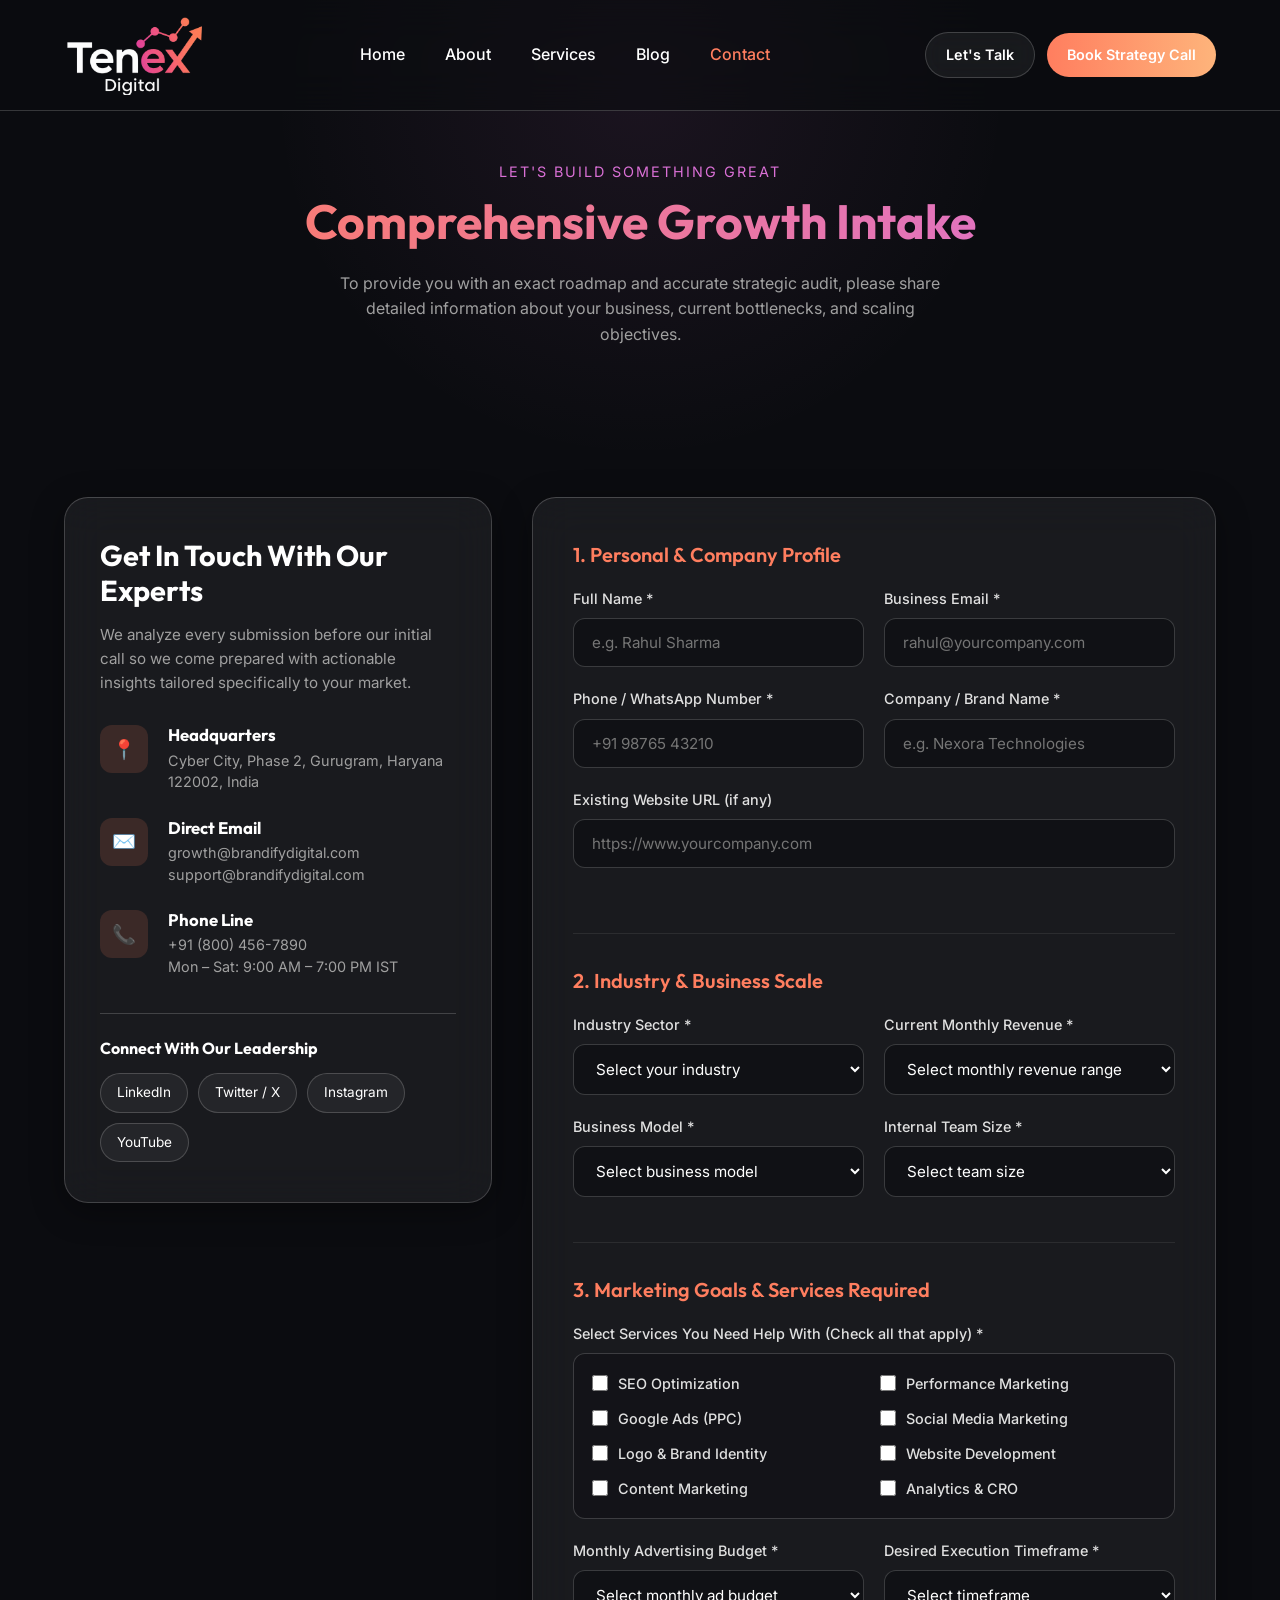
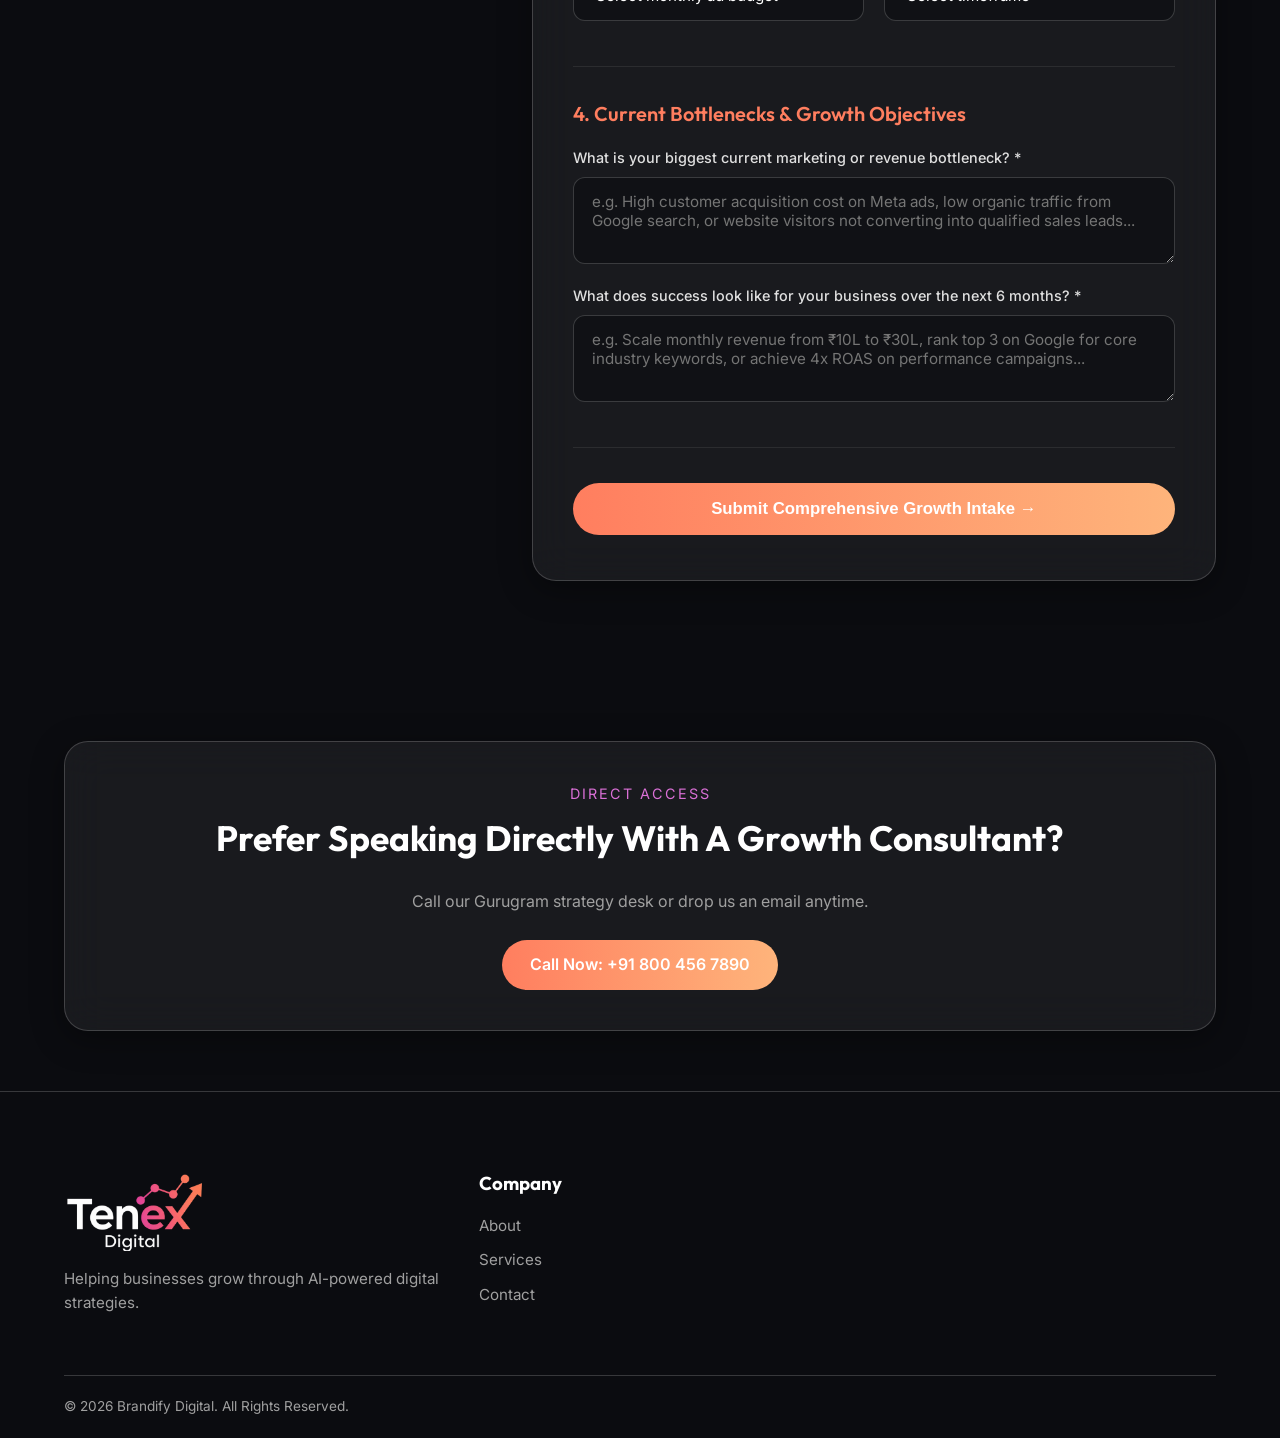
==== contact.html @ 5d4d7e2f "added contact and services page" ====
<!DOCTYPE html>
<html lang="en">
<head>
    <meta charset="UTF-8">
    <meta name="viewport" content="width=device-width, initial-scale=1.0">
    <title>Contact Us & Strategy Intake | Brandify Digital</title>
    <meta name="description" content="Get in touch with Brandify Digital. Fill out our comprehensive growth intake form to help us understand your business, goals, and scaling requirements.">
    <link rel="icon" href="assets/logos/favicon.png">
    <link rel="preconnect" href="https://fonts.googleapis.com">
    <link rel="preconnect" href="https://fonts.gstatic.com" crossorigin>
    <link href="https://fonts.googleapis.com/css2?family=Outfit:wght@300;400;500;600;700;800&family=Inter:wght@300;400;500;600;700&display=swap" rel="stylesheet">
    <link rel="stylesheet" href="style.css">
    <link rel="stylesheet" href="contact.css">
</head>
<body>
    <!-- PAGE LOADER -->
    <div class="loader">
        <div class="loader-logo">
            <svg viewBox="0 0 24 24" fill="none" xmlns="http://www.w3.org/2000/svg" width="40" height="40">
                <path d="M12 2L2 22H22L12 2Z" fill="url(#paint_loader)"/>
                <defs>
                    <linearGradient id="paint_loader" x1="12" y1="2" x2="12" y2="22" gradientUnits="userSpaceOnUse">
                        <stop stop-color="#ff7e5f"/>
                        <stop offset="1" stop-color="#da70d6"/>
                    </linearGradient>
                </defs>
            </svg>
        </div>
        <div class="loader-line"></div>
    </div>

    <!-- HEADER / NAVBAR -->
    <header id="header">
        <nav class="navbar">
            <div class="container">
                <a href="index.html" class="logo">
                    <img src="assets/images/Navbar/logo_pr.png" alt="Brand Logo" class="logo-img">
                </a>
                <ul class="nav-links">
                    <li><a href="index.html">Home</a></li>
                    <li><a href="about.html">About</a></li>
                    <li><a href="services.html">Services</a></li>
                    <li><a href="blog.html">Blog</a></li>
                    <li><a href="contact.html" class="active">Contact</a></li>
                </ul>
                <div class="nav-actions">
                    <a href="contact.html" class="btn btn-outline">Let's Talk</a>
                    <a href="contact.html" class="btn btn-primary">Book Strategy Call</a>
                </div>
                <button class="menu-toggle" aria-label="Toggle Navigation">
                    <span></span>
                    <span></span>
                    <span></span>
                </button>
            </div>
        </nav>

        <div class="mobile-menu">
            <div class="mobile-menu-header">
                <a href="index.html" class="logo">
                    <img src="assets/images/Navbar/logo_pr.png" alt="Brand Logo" class="logo-img">
                </a>
                <button class="close-menu">✕</button>
            </div>
            <ul class="mobile-nav-links">
                <li><a href="index.html">Home</a></li>
                <li><a href="about.html">About</a></li>
                <li><a href="services.html">Services</a></li>
                <li><a href="blog.html">Blog</a></li>
                <li><a href="contact.html" class="active">Contact</a></li>
            </ul>
            <div class="mobile-buttons">
                <a href="contact.html" class="btn btn-primary">Book Strategy Call</a>
            </div>
        </div>
    </header>

    <main>
        <!-- CONTACT HERO -->
        <section class="contact-hero">
            <div class="container">
                <div class="section-heading">
                    <span class="section-tag">Let's Build Something Great</span>
                    <h1>Comprehensive Growth Intake</h1>
                    <p>To provide you with an exact roadmap and accurate strategic audit, please share detailed information about your business, current bottlenecks, and scaling objectives.</p>
                </div>
            </div>
        </section>

        <!-- CONTACT SECTION WITH INFO & DEEP INTAKE FORM -->
        <section class="contact-main-section">
            <div class="container">
                <div class="contact-grid">
                    
                    <!-- LEFT COLUMN: AGENCY DETAILS & DIRECT CHANNELS -->
                    <div class="contact-info-wrapper">
                        <div class="contact-info-card">
                            <h3>Get In Touch With Our Experts</h3>
                            <p>We analyze every submission before our initial call so we come prepared with actionable insights tailored specifically to your market.</p>
                            
                            <ul class="contact-details-list">
                                <li>
                                    <div class="contact-icon-box">📍</div>
                                    <div>
                                        <h4>Headquarters</h4>
                                        <p>Cyber City, Phase 2, Gurugram, Haryana 122002, India</p>
                                    </div>
                                </li>
                                <li>
                                    <div class="contact-icon-box">✉️</div>
                                    <div>
                                        <h4>Direct Email</h4>
                                        <p>growth@brandifydigital.com<br>support@brandifydigital.com</p>
                                    </div>
                                </li>
                                <li>
                                    <div class="contact-icon-box">📞</div>
                                    <div>
                                        <h4>Phone Line</h4>
                                        <p>+91 (800) 456-7890<br>Mon – Sat: 9:00 AM – 7:00 PM IST</p>
                                    </div>
                                </li>
                            </ul>

                            <div class="contact-social-box">
                                <h4>Connect With Our Leadership</h4>
                                <div class="social-links-row">
                                    <a href="#" class="social-badge">LinkedIn</a>
                                    <a href="#" class="social-badge">Twitter / X</a>
                                    <a href="#" class="social-badge">Instagram</a>
                                    <a href="#" class="social-badge">YouTube</a>
                                </div>
                            </div>
                        </div>
                    </div>

                    <!-- RIGHT COLUMN: DEEP INTAKE FORM -->
                    <div class="contact-form-wrapper">
                        <form id="deepIntakeForm" class="intake-form">
                            
                            <!-- STEP 1: Personal & Business Identity -->
                            <div class="form-section-group">
                                <h3>1. Personal & Company Profile</h3>
                                <div class="form-row">
                                    <div class="form-group">
                                        <label for="fullName">Full Name *</label>
                                        <input type="text" id="fullName" name="fullName" required placeholder="e.g. Rahul Sharma">
                                    </div>
                                    <div class="form-group">
                                        <label for="workEmail">Business Email *</label>
                                        <input type="email" id="workEmail" name="workEmail" required placeholder="rahul@yourcompany.com">
                                    </div>
                                </div>
                                <div class="form-row">
                                    <div class="form-group">
                                        <label for="phoneNum">Phone / WhatsApp Number *</label>
                                        <input type="tel" id="phoneNum" name="phoneNum" required placeholder="+91 98765 43210">
                                    </div>
                                    <div class="form-group">
                                        <label for="companyName">Company / Brand Name *</label>
                                        <input type="text" id="companyName" name="companyName" required placeholder="e.g. Nexora Technologies">
                                    </div>
                                </div>
                                <div class="form-row">
                                    <div class="form-group full-width">
                                        <label for="websiteUrl">Existing Website URL (if any)</label>
                                        <input type="url" id="websiteUrl" name="websiteUrl" placeholder="https://www.yourcompany.com">
                                    </div>
                                </div>
                            </div>

                            <!-- STEP 2: Business Scale & Industry -->
                            <div class="form-section-group">
                                <h3>2. Industry & Business Scale</h3>
                                <div class="form-row">
                                    <div class="form-group">
                                        <label for="industrySector">Industry Sector *</label>
                                        <select id="industrySector" name="industrySector" required>
                                            <option value="">Select your industry</option>
                                            <option value="SaaS / Tech">SaaS / Software / Tech</option>
                                            <option value="E-Commerce / D2C">E-Commerce / D2C Retail</option>
                                            <option value="Real Estate">Real Estate & Property</option>
                                            <option value="FinTech / Financial Services">FinTech / Financial Services</option>
                                            <option value="Healthcare & Wellness">Healthcare & Wellness</option>
                                            <option value="Education / EdTech">Education / EdTech</option>
                                            <option value="Hospitality & Restaurant">Hospitality & Restaurant</option>
                                            <option value="Professional Services">Professional Services / B2B</option>
                                            <option value="Other">Other Industry</option>
                                        </select>
                                    </div>
                                    <div class="form-group">
                                        <label for="monthlyRevenue">Current Monthly Revenue *</label>
                                        <select id="monthlyRevenue" name="monthlyRevenue" required>
                                            <option value="">Select monthly revenue range</option>
                                            <option value="Pre-revenue / Startup">Pre-revenue / Just Launching</option>
                                            <option value="Under ₹5L / month">Under ₹5 Lakhs / month</option>
                                            <option value="₹5L - ₹20L / month">₹5 Lakhs – ₹20 Lakhs / month</option>
                                            <option value="₹20L - ₹1Cr / month">₹20 Lakhs – ₹1 Crore / month</option>
                                            <option value="₹1Cr+ / month">₹1 Crore+ / month (Enterprise)</option>
                                        </select>
                                    </div>
                                </div>
                                <div class="form-row">
                                    <div class="form-group">
                                        <label for="businessModel">Business Model *</label>
                                        <select id="businessModel" name="businessModel" required>
                                            <option value="">Select business model</option>
                                            <option value="B2B">B2B (Business to Business)</option>
                                            <option value="B2C">B2C (Business to Consumer)</option>
                                            <option value="B2B2C">B2B2C / Marketplace</option>
                                            <option value="D2C">D2C E-Commerce Brand</option>
                                        </select>
                                    </div>
                                    <div class="form-group">
                                        <label for="teamSize">Internal Team Size *</label>
                                        <select id="teamSize" name="teamSize" required>
                                            <option value="">Select team size</option>
                                            <option value="Solo Founder">Solo Founder (1 person)</option>
                                            <option value="2-10 Employees">2 – 10 Employees</option>
                                            <option value="11-50 Employees">11 – 50 Employees</option>
                                            <option value="50+ Employees">50+ Employees</option>
                                        </select>
                                    </div>
                                </div>
                            </div>

                            <!-- STEP 3: Goals, Challenges & Services Needed -->
                            <div class="form-section-group">
                                <h3>3. Marketing Goals & Services Required</h3>
                                <div class="form-group full-width">
                                    <label>Select Services You Need Help With (Check all that apply) *</label>
                                    <div class="checkbox-grid">
                                        <label class="checkbox-label"><input type="checkbox" name="servicesNeeded" value="SEO Optimization"> SEO Optimization</label>
                                        <label class="checkbox-label"><input type="checkbox" name="servicesNeeded" value="Performance Marketing"> Performance Marketing</label>
                                        <label class="checkbox-label"><input type="checkbox" name="servicesNeeded" value="Google Ads"> Google Ads (PPC)</label>
                                        <label class="checkbox-label"><input type="checkbox" name="servicesNeeded" value="Social Media Marketing"> Social Media Marketing</label>
                                        <label class="checkbox-label"><input type="checkbox" name="servicesNeeded" value="Logo & Branding"> Logo & Brand Identity</label>
                                        <label class="checkbox-label"><input type="checkbox" name="servicesNeeded" value="Website Development"> Website Development</label>
                                        <label class="checkbox-label"><input type="checkbox" name="servicesNeeded" value="Content Marketing"> Content Marketing</label>
                                        <label class="checkbox-label"><input type="checkbox" name="servicesNeeded" value="Analytics & CRO"> Analytics & CRO</label>
                                    </div>
                                </div>

                                <div class="form-row">
                                    <div class="form-group">
                                        <label for="monthlyAdSpend">Monthly Advertising Budget *</label>
                                        <select id="monthlyAdSpend" name="monthlyAdSpend" required>
                                            <option value="">Select monthly ad budget</option>
                                            <option value="No ad spend currently">No ad spend currently</option>
                                            <option value="Under ₹50,000">Under ₹50,000 / month</option>
                                            <option value="₹50,000 - ₹2L">₹50,000 – ₹2,00,000 / month</option>
                                            <option value="₹2L - ₹10L">₹2,00,000 – ₹10,00,000 / month</option>
                                            <option value="₹10L+">₹10,00,000+ / month</option>
                                        </select>
                                    </div>
                                    <div class="form-group">
                                        <label for="timeframe">Desired Execution Timeframe *</label>
                                        <select id="timeframe" name="timeframe" required>
                                            <option value="">Select timeframe</option>
                                            <option value="Immediately (Within 1 week)">Immediately (Within 1 week)</option>
                                            <option value="Within 2-4 weeks">Within 2–4 weeks</option>
                                            <option value="Planning for next quarter">Planning for next quarter</option>
                                        </select>
                                    </div>
                                </div>
                            </div>

                            <!-- STEP 4: Deep Context & Bottlenecks -->
                            <div class="form-section-group">
                                <h3>4. Current Bottlenecks & Growth Objectives</h3>
                                <div class="form-group full-width">
                                    <label for="primaryBottleneck">What is your biggest current marketing or revenue bottleneck? *</label>
                                    <textarea id="primaryBottleneck" name="primaryBottleneck" rows="3" required placeholder="e.g. High customer acquisition cost on Meta ads, low organic traffic from Google search, or website visitors not converting into qualified sales leads..."></textarea>
                                </div>
                                <div class="form-group full-width">
                                    <label for="successVision">What does success look like for your business over the next 6 months? *</label>
                                    <textarea id="successVision" name="successVision" rows="3" required placeholder="e.g. Scale monthly revenue from ₹10L to ₹30L, rank top 3 on Google for core industry keywords, or achieve 4x ROAS on performance campaigns..."></textarea>
                                </div>
                            </div>

                            <!-- SUBMIT BUTTON -->
                            <div class="form-submit-row">
                                <button type="submit" class="btn btn-primary btn-submit-full">Submit Comprehensive Growth Intake →</button>
                            </div>

                            <div id="formSuccessMessage" class="success-alert hidden">
                                <h4>✅ Intake Submitted Successfully!</h4>
                                <p>Thank you! Our executive strategy team has received your complete profile and will reach out within 4 business hours with an initial audit.</p>
                            </div>

                        </form>
                    </div>

                </div>
            </div>
        </section>

        <!-- CTA SECTION -->
        <section class="cta-section">
            <div class="container">
                <div class="cta-wrapper">
                    <div class="cta-content">
                        <span class="section-tag">Direct Access</span>
                        <h2>Prefer Speaking Directly With A Growth Consultant?</h2>
                        <p style="color: var(--text-muted); margin-bottom: 25px;">Call our Gurugram strategy desk or drop us an email anytime.</p>
                        <div class="cta-buttons">
                            <a href="tel:+918004567890" class="btn btn-primary">Call Now: +91 800 456 7890</a>
                        </div>
                    </div>
                </div>
            </div>
        </section>
    </main>

    <!-- FOOTER -->
    <footer class="footer">
        <div class="container">
            <div class="footer-grid">
                <div class="footer-column">
                    <a href="index.html" class="footer-logo">
                        <img src="assets/images/Navbar/logo_pr.png" alt="Brand Logo" class="logo-img">
                    </a>
                    <p>Helping businesses grow through AI-powered digital strategies.</p>
                </div>
                <div class="footer-column">
                    <h3>Company</h3>
                    <ul>
                        <li><a href="about.html">About</a></li>
                        <li><a href="services.html">Services</a></li>
                        <li><a href="contact.html">Contact</a></li>
                    </ul>
                </div>
            </div>
            <div class="footer-bottom">
                <p>© 2026 Brandify Digital. All Rights Reserved.</p>
            </div>
        </div>
    </footer>

    <script src="script.js"></script>
    <script src="contact.js"></script>
</body>
</html>
---- style.css ----
/* ========================================= */
/* VARIABLES & RESET */
/* ========================================= */
:root {
    --bg-main: #0b0c10;
    --text-main: #ffffff;
    --text-muted: #a0a0a0;
    --accent-orange: #ff7e5f;
    --accent-pink: #da70d6;
    --gradient-primary: linear-gradient(90deg, #ff7e5f, #feb47b);
    --gradient-text: linear-gradient(90deg, #ff7e5f, #da70d6);
    
    --glass-bg: rgba(255, 255, 255, 0.06); 
    --glass-border: rgba(255, 255, 255, 0.18);
    --glass-blur: blur(20px);
    --glass-shadow: 0 8px 32px 0 rgba(0, 0, 0, 0.37);
    
    --font-heading: 'Outfit', sans-serif;
    --font-body: 'Inter', sans-serif;
}

* {
    margin: 0;
    padding: 0;
    box-sizing: border-box;
}

body {
    background-color: var(--bg-main);
    color: var(--text-main);
    font-family: var(--font-body);
    line-height: 1.6;
    overflow-x: hidden;
}

h1, h2, h3, h4, h5, h6 { font-family: var(--font-heading); font-weight: 700; line-height: 1.2; }
a { text-decoration: none; color: inherit; }
ul { list-style: none; }
img { max-width: 100%; height: auto; display: block; }

.container {
    width: 90%;
    max-width: 1200px;
    margin: 0 auto;
}

.cursor-dot, .cursor-outline { display: none; }

/* Loader */
.loader {
    position: fixed;
    top: 0; left: 0; width: 100%; height: 100%;
    background: var(--bg-main);
    display: flex; flex-direction: column; justify-content: center; align-items: center;
    z-index: 9999;
    transition: opacity 0.5s ease;
}
.loader-logo { margin-bottom: 20px; }
.loader.hidden { opacity: 0; pointer-events: none; }

/* ========================================= */
/* BUTTONS & TYPOGRAPHY */
/* ========================================= */
.btn {
    padding: 12px 28px;
    border-radius: 30px;
    font-weight: 600;
    display: inline-block;
    transition: transform 0.3s, box-shadow 0.3s;
    cursor: pointer;
    text-align: center;
}
.btn-primary { background: var(--gradient-primary); color: #fff; border: none; }
.btn-primary:hover { transform: translateY(-3px); box-shadow: 0 10px 20px rgba(255, 126, 95, 0.3); }
.btn-outline { background: var(--glass-bg); backdrop-filter: blur(10px); border: 1px solid var(--glass-border); color: var(--text-main); }
.btn-outline:hover { background: rgba(255, 255, 255, 0.12); }

.section-heading { text-align: center; margin-bottom: 50px; }
.section-tag { color: var(--accent-pink); font-size: 0.9rem; text-transform: uppercase; letter-spacing: 2px; display: block; margin-bottom: 10px; }
.section-heading h2 { font-size: 2.5rem; margin-bottom: 15px; }
.section-heading p { color: var(--text-muted); max-width: 600px; margin: 0 auto; }

/* ========================================= */
/* SHARED SLIDER DOTS STYLING (The Capsule) */
/* ========================================= */
.slider-dots {
    display: flex;
    gap: 10px;
    justify-content: center;
    align-items: center;
    margin-top: 25px;
}
.slider-dot {
    width: 8px;
    height: 8px;
    border-radius: 50%;
    background: rgba(255, 255, 255, 0.2);
    cursor: pointer;
    transition: all 0.3s ease;
}
.slider-dot.active {
    width: 26px;
    border-radius: 4px;
    background: var(--gradient-text);
}

/* ========================================= */
/* NAVBAR */
/* ========================================= */
.navbar {
    position: fixed; top: 0; width: 100%; z-index: 1000;
    padding: 15px 0; background: rgba(11, 12, 16, 0.6);
    backdrop-filter: var(--glass-blur);
    -webkit-backdrop-filter: var(--glass-blur);
    border-bottom: 1px solid var(--glass-border);
}

.navbar .container { 
    display: flex; justify-content: space-between; align-items: center; flex-wrap: nowrap;
}

.logo { 
    display: flex; align-items: center; gap: 12px; font-family: var(--font-heading); font-size: 1.6rem; font-weight: 700; white-space: nowrap;
}

.logo svg { height: 28px; width: 28px; }
.logo-img { height: 80px; width: auto; display: block; object-fit: contain; }

.nav-links { display: flex; gap: 40px; align-items: center; }
.nav-links a { white-space: nowrap; font-size: 1.0rem; transition: color 0.3s; font-weight: 500; }
.nav-links a:hover, .nav-links a.active { color: var(--accent-orange); }
.nav-actions { display: flex; gap: 12px; align-items: center; }
.nav-actions .btn { white-space: nowrap; padding: 10px 20px; font-size: 0.9rem; }
.menu-toggle { display: none; background: transparent; border: none; flex-direction: column; gap: 5px; cursor: pointer; }
.menu-toggle span { width: 25px; height: 2px; background: var(--text-main); }

.mobile-menu {
    position: fixed; top: 0; right: -100%; width: 100%; height: 100vh;
    background: rgba(11, 12, 16, 0.95); backdrop-filter: blur(20px); z-index: 1001; padding: 20px;
    display: flex; flex-direction: column; transition: right 0.4s ease;
}
.mobile-menu.active { right: 0; }
.mobile-menu-header { display: flex; justify-content: space-between; align-items: center; border-bottom: 1px solid var(--glass-border); padding-bottom: 20px; margin-bottom: 20px; }
.close-menu { background: transparent; border: none; color: #fff; font-size: 1.5rem; cursor: pointer; }
.mobile-nav-links { display: flex; flex-direction: column; gap: 20px; font-size: 1.2rem; margin-bottom: 30px; }

/* ========================================= */
/* HERO SECTION */
/* ========================================= */
.hero { padding: 150px 0 100px; position: relative; }
.hero-container { display: flex; align-items: center; gap: 50px; }
.hero-content { flex: 1; }
.hero-badge { display: inline-block; padding: 8px 16px; border: 1px solid var(--glass-border); border-radius: 20px; font-size: 0.9rem; margin-bottom: 20px; background: var(--glass-bg); backdrop-filter: blur(10px); }
.hero-title { font-size: 3.5rem; margin-bottom: 20px; }
.hero-title span { background: var(--gradient-text); -webkit-background-clip: text; -webkit-text-fill-color: transparent; }
.hero-description { font-size: 1.1rem; color: var(--text-muted); margin-bottom: 40px; }
.hero-buttons { display: flex; gap: 20px; margin-bottom: 40px; }
.hero-trust { display: flex; align-items: center; gap: 20px; }
.trust-avatars { display: flex; }
.trust-avatars img { width: 40px; height: 40px; border-radius: 50%; border: 2px solid var(--bg-main); margin-left: -10px; background: #333; }
.trust-avatars img:first-child { margin-left: 0; }

.hero-dashboard { flex: 1; position: relative; width: 100%; max-width: 650px; margin: 0 auto; }
.dashboard-card { 
    background: var(--glass-bg); 
    backdrop-filter: var(--glass-blur); -webkit-backdrop-filter: var(--glass-blur);
    padding: 12px; border-radius: 20px; border: 1px solid var(--glass-border); 
    box-shadow: var(--glass-shadow); position: relative; z-index: 1;
}
.dashboard-header { display: flex; justify-content: space-between; margin-bottom: 15px; padding: 0 10px; }
.dashboard-card img { width: 100%; height: auto; border-radius: 12px; display: block; min-height: 300px; object-fit: cover; border: 1px solid rgba(255, 255, 255, 0.05); }

.floating-card { 
    position: absolute; background: var(--glass-bg); backdrop-filter: var(--glass-blur); -webkit-backdrop-filter: var(--glass-blur); 
    padding: 20px; border-radius: 16px; border: 1px solid var(--glass-border); box-shadow: var(--glass-shadow); z-index: 2; min-width: 190px;
}
.floating-card h5 { font-size: 0.85rem; color: var(--text-muted); margin-bottom: 5px; text-transform: uppercase; letter-spacing: 1px;}
.floating-card h2 { font-size: 2rem; margin-bottom: 5px; background: var(--gradient-text); -webkit-background-clip: text; -webkit-text-fill-color: transparent; }
.floating-card p { font-size: 0.85rem; color: #b0b0b0; margin: 0; }
.card-one { top: -30px; right: -40px; }
.card-two { bottom: 60px; left: -50px; }
.card-three { bottom: -40px; right: 30px; }

/* ========================================= */
/* SECTIONS GRIDS (Portfolio, Pricing) */
/* ========================================= */
.services, .why-us, .statistics, .portfolio, .pricing, .faq { padding: 80px 0; border-top: 1px solid var(--glass-border); }

.portfolio-grid, .pricing-grid {
    display: grid;
    grid-template-columns: repeat(auto-fit, minmax(280px, 1fr));
    gap: 30px;
}

.pricing-card {
    background: var(--glass-bg); backdrop-filter: var(--glass-blur); -webkit-backdrop-filter: var(--glass-blur);
    padding: 40px 30px; border-radius: 15px; border: 1px solid var(--glass-border); box-shadow: var(--glass-shadow);
    transition: transform 0.3s, border-color 0.3s, background 0.3s;
}
.pricing-card:hover { transform: translateY(-10px); border-color: var(--accent-orange); background: rgba(255,255,255,0.1); }

/* Portfolio Cards */
.portfolio-card { 
    background: var(--glass-bg); backdrop-filter: var(--glass-blur); -webkit-backdrop-filter: var(--glass-blur);
    border-radius: 15px; overflow: hidden; border: 1px solid var(--glass-border); box-shadow: var(--glass-shadow);
}
.portfolio-image { height: 250px; background: #222; position: relative; }
.portfolio-image img { width: 100%; height: 100%; object-fit: cover; }
.portfolio-category { position: absolute; top: 20px; right: 20px; background: var(--gradient-primary); padding: 5px 15px; border-radius: 20px; font-size: 0.8rem; }
.portfolio-content { padding: 30px; }
.portfolio-stats { display: flex; justify-content: space-between; margin: 20px 0; padding-top: 20px; border-top: 1px solid var(--glass-border); }
.portfolio-stats h4 { color: var(--accent-orange); font-size: 1.5rem; }

/* Pricing Toggle */
.pricing-toggle { display: flex; justify-content: center; align-items: center; gap: 15px; margin-bottom: 50px; }
.switch { position: relative; display: inline-block; width: 60px; height: 34px; }
.switch input { opacity: 0; width: 0; height: 0; }
.slider { position: absolute; cursor: pointer; top: 0; left: 0; right: 0; bottom: 0; background-color: var(--glass-bg); border: 1px solid var(--glass-border); border-radius: 34px; transition: .4s; backdrop-filter: blur(4px); }
.slider:before { position: absolute; content: ""; height: 26px; width: 26px; left: 3px; bottom: 3px; background-color: var(--accent-orange); border-radius: 50%; transition: .4s; }
input:checked + .slider:before { transform: translateX(26px); }

/* ========================================= */
/* DESKTOP BENTO GRID (Glassmorphism) */
/* ========================================= */
.why-us {
    position: relative;
    background-image: 
        radial-gradient(circle at 20% 30%, rgba(218, 112, 214, 0.08) 0%, transparent 45%),
        radial-gradient(circle at 80% 70%, rgba(255, 126, 95, 0.08) 0%, transparent 45%);
}

.desktop-bento-container {
    background: rgba(18, 20, 28, 0.35);
    border: 1px solid rgba(255, 255, 255, 0.12);
    border-radius: 28px;
    padding: 30px;
    backdrop-filter: blur(25px);
    -webkit-backdrop-filter: blur(25px);
    box-shadow: 0 20px 50px rgba(0, 0, 0, 0.5), inset 0 1px 0 rgba(255, 255, 255, 0.15);
}

.bento-master-grid {
    display: grid;
    grid-template-columns: 1.3fr 1fr;
    gap: 24px;
}

/* Left Side Bento Grid */
.bento-left-side {
    display: grid;
    grid-template-columns: repeat(3, 1fr);
    grid-template-rows: repeat(3, auto);
    gap: 16px;
}

.bento-why-1 { grid-column: 1 / 2; grid-row: 1 / 3; }
.bento-why-2 { grid-column: 2 / 4; grid-row: 1 / 2; }
.bento-why-3 { grid-column: 2 / 3; grid-row: 2 / 3; }
.bento-why-4 { grid-column: 3 / 4; grid-row: 2 / 3; }
.bento-why-5 { grid-column: 1 / 2; grid-row: 3 / 4; }
.bento-why-6 { grid-column: 2 / 4; grid-row: 3 / 4; }

/* Right Side Bento Grid */
.bento-right-side {
    display: grid;
    grid-template-columns: repeat(2, 1fr);
    grid-template-rows: repeat(2, auto);
    gap: 16px;
    position: relative;
}

.bento-stat-1 { grid-column: 1 / 2; grid-row: 1 / 2; }
.bento-stat-2 { grid-column: 2 / 3; grid-row: 1 / 2; }
.bento-stat-3 { grid-column: 1 / 2; grid-row: 2 / 3; }
.bento-stat-4 { grid-column: 2 / 3; grid-row: 2 / 3; }

/* Translucent Crystal Bento Cards */
.bento-card {
    background: rgba(255, 255, 255, 0.045);
    border: 1px solid rgba(255, 255, 255, 0.12);
    border-top: 1px solid rgba(255, 255, 255, 0.22);
    padding: 24px 20px;
    border-radius: 18px;
    transition: all 0.35s cubic-bezier(0.25, 1, 0.5, 1);
    display: flex;
    flex-direction: column;
    justify-content: center;
    box-shadow: 0 8px 32px 0 rgba(0, 0, 0, 0.25);
}

.bento-card:hover {
    border-color: var(--accent-orange);
    border-top-color: var(--accent-orange);
    background: rgba(255, 255, 255, 0.085);
    transform: translateY(-5px);
    box-shadow: 0 15px 35px rgba(255, 126, 95, 0.25), 0 0 25px rgba(218, 112, 214, 0.2);
}

.bento-card .why-icon, .bento-card .stat-icon {
    height: 48px; width: 48px; background: rgba(255,126,95,0.15); 
    display: flex; align-items: center; justify-content: center; 
    border-radius: 12px; margin-bottom: 15px; color: var(--accent-orange);
}
.bento-card h3 { font-size: 1.15rem; margin-bottom: 8px; color: #ffffff; }
.bento-card p { font-size: 0.85rem; color: var(--text-muted); line-height: 1.5; }

.bento-right-side .bento-card { text-align: center; align-items: center; }
.bento-right-side .bento-card h3 { font-size: 2.2rem; display: inline-block; background: var(--gradient-text); -webkit-background-clip: text; -webkit-text-fill-color: transparent; margin-bottom: 0; }
.bento-right-side .bento-card span { font-size: 1.5rem; display: inline-block; background: var(--gradient-text); -webkit-background-clip: text; -webkit-text-fill-color: transparent; font-weight: 700; }

.mobile-why-arc-wrapper, .mobile-stats-section { display: none; }

/* ========================================= */
/* OUR SERVICES HORIZONTAL ARC CAROUSEL      */
/* ========================================= */
.services-slider-wrapper {
    position: relative;
    display: flex;
    flex-direction: column;
    align-items: center;
    width: 100%;
    padding: 30px 0;
}

.services-slider-container {
    width: 100%;
    max-width: 1200px;
    height: 460px;
    overflow: hidden;
    position: relative;
    display: flex;
    align-items: center;
    justify-content: center;
    margin: 0 auto;
}

.services-track {
    position: relative;
    width: 100%;
    height: 100%;
    display: flex;
    align-items: center;
    justify-content: center;
    user-select: none;
}

.services-track .service-card {
    position: absolute;
    width: 340px;
    background: var(--glass-bg);
    backdrop-filter: var(--glass-blur);
    -webkit-backdrop-filter: var(--glass-blur);
    padding: 40px 30px;
    border-radius: 20px;
    border: 1px solid var(--glass-border);
    border-top: 1px solid rgba(255, 255, 255, 0.25);
    box-shadow: var(--glass-shadow);
    transition: all 0.5s cubic-bezier(0.25, 1, 0.5, 1);
    cursor: pointer;
    opacity: 0;
    pointer-events: none;
}

.services-track .service-card .service-icon {
    height: 60px; width: 60px; background: rgba(255,126,95,0.15); 
    display: flex; align-items: center; justify-content: center; 
    border-radius: 12px; margin-bottom: 20px; color: var(--accent-orange);
}

.services-track .service-card h3 { font-size: 1.25rem; margin-bottom: 10px; color: #fff; }
.services-track .service-card p { font-size: 0.9rem; color: var(--text-muted); line-height: 1.5; margin-bottom: 15px; }
.services-track .service-card a { color: var(--accent-orange); font-weight: 600; font-size: 0.95rem; }

.services-track .service-card.active {
    opacity: 1;
    pointer-events: auto;
    background: rgba(255, 255, 255, 0.09);
    border-color: var(--accent-orange);
    border-top-color: var(--accent-orange);
    box-shadow: 0 15px 35px rgba(255, 126, 95, 0.3), 0 0 25px rgba(218, 112, 214, 0.25);
    filter: brightness(1.1);
}

/* Slider Left/Right Navigation Buttons */
.services-slider-container .slider-btn,
.testimonial-slider-container .slider-btn {
    position: absolute;
    top: 50%;
    transform: translateY(-50%);
    background: var(--accent-orange);
    color: var(--bg-main);
    border: 1px solid var(--accent-orange);
    width: 50px;
    height: 50px;
    border-radius: 50%;
    cursor: pointer;
    font-size: 1.3rem;
    display: flex;
    align-items: center;
    justify-content: center;
    transition: all 0.3s ease;
    z-index: 25;
    box-shadow: 0 0 15px rgba(255, 126, 95, 0.4);
}
.services-slider-container .slider-btn.service-prev,
.testimonial-slider-container .slider-btn.testimonial-prev { left: 20px; }
.services-slider-container .slider-btn.service-next,
.testimonial-slider-container .slider-btn.testimonial-next { right: 20px; }

.services-slider-container .slider-btn:hover,
.services-slider-container .slider-btn:active,
.testimonial-slider-container .slider-btn:hover,
.testimonial-slider-container .slider-btn:active {
    background: var(--accent-orange);
    color: var(--bg-main);
    border-color: var(--accent-orange);
    box-shadow: 0 0 30px rgba(255, 126, 95, 0.9), 0 0 50px rgba(255, 126, 95, 0.6);
    transform: translateY(-50%) scale(1.08);
}

/* ========================================= */
/* OUR PROCESS (3D COVERFLOW PANORAMA)       */
/* ========================================= */
.process {
    padding: 90px 0;
    border-top: 1px solid var(--glass-border);
    position: relative;
    background-image: radial-gradient(circle at 50% 50%, rgba(218, 112, 214, 0.05) 0%, transparent 60%);
}

.process-panorama-wrapper {
    position: relative;
    display: flex;
    flex-direction: column;
    align-items: center;
    width: 100%;
    margin-top: 40px;
}

.process-panorama-container {
    width: 100%;
    max-width: 1300px;
    height: 480px;
    position: relative;
    display: flex;
    align-items: center;
    justify-content: center;
    perspective: 1200px;
    overflow: hidden;
    margin: 0 auto;
}

.process-panorama-track {
    position: relative;
    width: 100%;
    height: 100%;
    display: flex;
    align-items: center;
    justify-content: center;
    transform-style: preserve-3d;
}

.process-pano-card {
    position: absolute;
    width: 280px;
    height: 380px;
    background: rgba(18, 20, 28, 0.85);
    backdrop-filter: blur(20px);
    -webkit-backdrop-filter: blur(20px);
    padding: 35px 25px;
    border-radius: 20px;
    border: 1px solid rgba(255, 255, 255, 0.12);
    box-shadow: 0 15px 35px rgba(0, 0, 0, 0.5);
    transition: transform 0.5s cubic-bezier(0.25, 1, 0.5, 1), 
                opacity 0.5s ease, 
                box-shadow 0.4s ease, 
                border-color 0.4s ease,
                filter 0.4s ease;
    display: flex;
    flex-direction: column;
    justify-content: flex-start;
    transform-style: preserve-3d;
    backface-visibility: hidden;
    cursor: pointer;
}

.process-number {
    font-family: var(--font-heading);
    font-size: 1.1rem;
    color: var(--accent-pink);
    font-weight: 800;
    margin-bottom: 12px;
}

.process-pano-card .process-icon {
    height: 48px; 
    width: 48px; 
    background: rgba(255, 126, 95, 0.15); 
    display: flex; 
    align-items: center; 
    justify-content: center; 
    border-radius: 12px; 
    margin-bottom: 18px;
}

.process-pano-card h3 { 
    font-size: 1.15rem; 
    margin-bottom: 10px; 
    color: #fff; 
}

.process-pano-card p { 
    font-size: 0.85rem; 
    color: var(--text-muted); 
    line-height: 1.5; 
}

.process-pano-card.active {
    background: rgba(26, 28, 38, 0.98);
    border-color: var(--accent-pink);
    box-shadow: 0 30px 70px rgba(0, 0, 0, 0.8), 
                0 0 50px rgba(218, 112, 214, 0.65);
    filter: brightness(1.15);
}

.process-panorama-container .pano-btn {
    position: absolute;
    top: 50%;
    transform: translateY(-50%);
    background: var(--glass-bg);
    backdrop-filter: blur(10px);
    color: #fff;
    border: 1px solid var(--glass-border);
    width: 52px;
    height: 52px;
    border-radius: 50%;
    cursor: pointer;
    font-size: 1.4rem;
    display: flex;
    align-items: center;
    justify-content: center;
    transition: all 0.3s ease;
    z-index: 25;
}
.process-panorama-container .pano-btn.pano-prev { left: 20px; }
.process-panorama-container .pano-btn.pano-next { right: 20px; }

.process-panorama-container .pano-btn:hover {
    background: var(--accent-pink);
    color: var(--bg-main);
    border-color: var(--accent-pink);
    box-shadow: 0 0 25px rgba(218, 112, 214, 0.6);
}

/* ========================================= */
/* MARQUEE & FAQ & TESTIMONIALS */
/* ========================================= */
.logo-marquee { 
    overflow: hidden; 
    width: 100%;
    white-space: nowrap; 
    padding: 20px 0; 
    background: var(--glass-bg); 
    backdrop-filter: var(--glass-blur); 
    -webkit-backdrop-filter: var(--glass-blur); 
    border-top: 1px solid var(--glass-border); 
    border-bottom: 1px solid var(--glass-border); 
}

.logo-track { 
    display: inline-flex; 
    align-items: center;
    animation: scroll 20s linear infinite; 
    gap: 40px; 
    padding: 0 20px; 
}

.logo-item {
    display: inline-flex;
    align-items: center;
    justify-content: center;
    flex-shrink: 0;
}

.logo-item img { 
    height: 60px; 
    width: auto;
    max-width: none;
    display: block;
    filter: none; 
    opacity: 1; 
}

@media (max-width: 768px) {
    .logo-marquee {
        padding: 15px 0;
    }
    .logo-item img {
        height: 40px; 
        width: auto;
        filter: none; 
        opacity: 1;    
    }
    .logo-track {
        gap: 30px;
    }
}

@keyframes scroll { 
    0% { transform: translateX(0); } 
    100% { transform: translateX(-50%); } 
}

.faq-container { max-width: 800px; margin: 0 auto; }
.faq-item { background: var(--glass-bg); backdrop-filter: var(--glass-blur); -webkit-backdrop-filter: var(--glass-blur); margin-bottom: 15px; border-radius: 12px; border: 1px solid var(--glass-border); overflow: hidden; box-shadow: var(--glass-shadow); }
.faq-question { width: 100%; padding: 20px; display: flex; justify-content: space-between; background: transparent; border: none; color: #fff; font-size: 1.1rem; cursor: pointer; text-align: left; }
.faq-answer { max-height: 0; overflow: hidden; padding: 0 20px; transition: max-height 0.3s ease, padding 0.3s ease; color: var(--text-muted); }
.faq-item.active .faq-answer { max-height: 200px; padding: 0 20px 20px; }

.testimonial-slider-wrapper {
    position: relative;
    max-width: 900px;
    margin: 0 auto;
}
.testimonial-slider-container {
    position: relative;
    display: flex;
    align-items: center;
    justify-content: center;
    width: 100%;
}
.testimonial-slider { 
    position: relative; 
    overflow: hidden; 
    width: 100%; 
    max-width: 700px; 
    margin: 0 auto; 
}
.testimonial-track { display: flex; transition: transform 0.5s ease; width: 100%; }
.testimonial-card { 
    min-width: 100%; 
    padding: 40px; 
    background: var(--glass-bg); 
    backdrop-filter: var(--glass-blur); 
    -webkit-backdrop-filter: var(--glass-blur);
    border-radius: 15px; 
    border: 1px solid var(--glass-border); 
    box-shadow: var(--glass-shadow);
    box-sizing: border-box; 
    opacity: 0.5; 
    transition: opacity 0.5s; 
}
.testimonial-card.active { opacity: 1; }

/* ========================================= */
/* CTA SECTION (Compact height with proper text-to-button gap) */
/* ========================================= */
.cta-section {
    padding: 60px 0;
}

.cta-wrapper {
    background: var(--glass-bg);
    backdrop-filter: var(--glass-blur);
    -webkit-backdrop-filter: var(--glass-blur);
    border: 1px solid var(--glass-border);
    border-radius: 24px;
    padding: 40px 30px;
    text-align: center;
    box-shadow: var(--glass-shadow);
    position: relative;
    overflow: hidden;
}

.cta-content .section-tag {
    margin-bottom: 12px;
}

.cta-content h2 {
    font-size: 2.2rem;
    margin-bottom: 30px; /* Creates clean clearance between text and button */
}

.cta-buttons {
    display: flex;
    justify-content: center;
    gap: 20px;
}

/* ========================================= */
/* FOOTER */
/* ========================================= */
.footer { background: var(--bg-main); padding: 80px 0 20px; border-top: 1px solid var(--glass-border); }
.footer-grid { display: grid; grid-template-columns: 2fr 1fr 1fr 1.5fr; gap: 40px; margin-bottom: 60px; }
.footer-column h3 { margin-bottom: 20px; color: var(--text-main); }
.footer-column ul { display: flex; flex-direction: column; gap: 10px; }
.footer-column ul li, .footer-column p { color: var(--text-muted); font-size: 0.95rem; }
.footer-bottom { border-top: 1px solid var(--glass-border); padding-top: 20px; display: flex; justify-content: space-between; color: var(--text-muted); font-size: 0.85rem; }
.footer-logo { display: flex; align-items: center; gap: 10px; font-family: var(--font-heading); font-size: 1.5rem; font-weight: 700; margin-bottom: 15px; }

/* ========================================= */
/* MEDIA QUERIES */
/* ========================================= */
@media (max-width: 1100px) {
    .card-one { right: -10px; }
    .card-two { left: -10px; }
}
@media (max-width: 992px) {
    .nav-links, .nav-actions { display: none; }
    .menu-toggle { display: flex; }
    .hero-container { flex-direction: column; text-align: center; }
    .hero-buttons, .hero-trust { justify-content: center; }
    .footer-grid { grid-template-columns: 1fr 1fr; }
    .bento-master-grid { grid-template-columns: 1fr; }
}
@media (max-width: 768px) {
    .hero-title { font-size: 2.5rem; }
    .footer-grid { grid-template-columns: 1fr; }
    .pricing-toggle { flex-direction: column; }
    .floating-card { padding: 15px; min-width: 150px; }
    .floating-card h2 { font-size: 1.5rem; }
    .card-one { top: -15px; right: 0px; }
    .card-two { bottom: 20px; left: 0px; }
    .card-three { bottom: -20px; right: 10px; }
    
    .desktop-bento-container { display: none; }
    
    /* Mobile Why Choose Us Arc */
    .mobile-why-arc-wrapper { position: relative; display: flex; flex-direction: column; align-items: center; width: 100%; padding-top: 10px; }
    .mobile-stats-section { display: block; }

    .arc-slider-container { width: 100%; height: 380px; overflow: hidden; position: relative; display: flex; align-items: center; justify-content: center; }
    .arc-track { position: relative; width: 100%; height: 100%; display: flex; align-items: center; justify-content: center; user-select: none; }
    .arc-card {
        position: absolute; width: 260px; background: var(--glass-bg); backdrop-filter: var(--glass-blur); -webkit-backdrop-filter: var(--glass-blur);
        padding: 25px 20px; border-radius: 20px; border: 1px solid var(--glass-border); border-top: 1px solid rgba(255,255,255,0.25); box-shadow: var(--glass-shadow);
        transition: all 0.5s cubic-bezier(0.25, 1, 0.5, 1); cursor: pointer; opacity: 0; pointer-events: none;
    }
    .arc-card .why-icon { height: 48px; width: 48px; background: rgba(255,126,95,0.15); display: flex; align-items: center; justify-content: center; border-radius: 12px; margin-bottom: 12px; color: var(--accent-orange); }
    .arc-card h3 { font-size: 1.05rem; margin-bottom: 6px; color: #fff; }
    .arc-card p { font-size: 0.8rem; color: var(--text-muted); line-height: 1.4; }

    .arc-btn {
        background: var(--accent-orange); 
        color: var(--bg-main); 
        border: 1px solid var(--accent-orange);
        width: 40px; 
        height: 40px; 
        border-radius: 50%; 
        cursor: pointer; 
        font-size: 1rem; 
        display: flex; 
        align-items: center; 
        justify-content: center; 
        transition: all 0.3s ease;
        box-shadow: 0 0 15px rgba(255, 126, 95, 0.4);
        position: absolute;
        top: 50%;
        transform: translateY(-50%);
        z-index: 10;
    }
    .arc-btn.arc-prev { left: 10px; }
    .arc-btn.arc-next { right: 10px; }

    .arc-btn:hover,
    .arc-btn:active { 
        background: var(--accent-orange); 
        color: var(--bg-main); 
        border-color: var(--accent-orange);
        box-shadow: 0 0 30px rgba(255, 126, 95, 0.9), 0 0 50px rgba(255, 126, 95, 0.6);
        transform: translateY(-50%) scale(1.08);
    }

    /* Services responsive sizing for mobile horizontal layout */
    .services-slider-container { height: 380px; }
    .services-track .service-card {
        width: 260px;
        padding: 25px 20px;
    }
    .services-slider-container .slider-btn {
        width: 40px;
        height: 40px;
        font-size: 1rem;
    }
    .services-slider-container .slider-btn.service-prev { left: 10px; }
    .services-slider-container .slider-btn.service-next { right: 10px; }

    /* Testimonials mobile adjustments */
    .testimonial-slider-container .slider-btn {
        width: 38px;
        height: 38px;
        font-size: 0.95rem;
    }
    .testimonial-slider-container .slider-btn.testimonial-prev { left: 5px; }
    .testimonial-slider-container .slider-btn.testimonial-next { right: 5px; }
    .testimonial-card { padding: 25px 20px; }

    /* Mobile Coverflow Sizing Adjustments */
    .process-panorama-container { height: 420px; }
    .process-pano-card { width: 220px; height: 330px; padding: 25px 18px; }
    .process-pano-card h3 { font-size: 1.05rem; }
    .process-pano-card p { font-size: 0.78rem; }
    .process-panorama-container .pano-btn {
        width: 40px;
        height: 40px;
        font-size: 1rem;
    }
    .process-panorama-container .pano-btn.pano-prev { left: 10px; }
    .process-panorama-container .pano-btn.pano-next { right: 10px; }

    .mobile-stats-section .stats-grid { display: grid; grid-template-columns: repeat(2, 1fr); gap: 15px; }
    .mobile-stats-section .stat-card {
        background: var(--glass-bg); backdrop-filter: var(--glass-blur); -webkit-backdrop-filter: var(--glass-blur);
        padding: 25px 15px; border-radius: 15px; border: 1px solid var(--glass-border); border-top: 1px solid rgba(255,255,255,0.2); box-shadow: var(--glass-shadow); text-align: center;
    }
    .mobile-stats-section .stat-card h3 { font-size: 2.2rem; display: inline-block; background: var(--gradient-text); -webkit-background-clip: text; -webkit-text-fill-color: transparent; }
}

@media (max-width: 768px) {
    .services-slider-container .slider-btn,
    .process-panorama-container .pano-btn,
    .testimonial-slider-container .slider-btn,
    .arc-btn {
        display: none !important;
    }
}
---- contact.css ----
/* ========================================= */
/* CONTACT PAGE SPECIFIC STYLES             */
/* ========================================= */

.contact-hero {
    padding: 160px 0 60px;
    text-align: center;
    position: relative;
    background-image: radial-gradient(circle at 50% 20%, rgba(218, 112, 214, 0.08) 0%, transparent 50%);
}

.contact-hero h1 {
    font-size: 3rem;
    margin-bottom: 20px;
    background: var(--gradient-text);
    -webkit-background-clip: text;
    -webkit-text-fill-color: transparent;
}

.contact-main-section {
    padding: 40px 0 100px;
}

.contact-grid {
    display: grid;
    grid-template-columns: 1fr 1.6fr;
    gap: 40px;
    align-items: start;
}

/* Left Info Card */
.contact-info-card {
    background: var(--glass-bg);
    backdrop-filter: var(--glass-blur);
    -webkit-backdrop-filter: var(--glass-blur);
    border: 1px solid var(--glass-border);
    border-top: 1px solid rgba(255, 255, 255, 0.2);
    border-radius: 24px;
    padding: 40px 35px;
    box-shadow: var(--glass-shadow);
}

.contact-info-card h3 {
    font-size: 1.8rem;
    margin-bottom: 15px;
    color: #fff;
}

.contact-info-card > p {
    color: var(--text-muted);
    font-size: 0.95rem;
    line-height: 1.6;
    margin-bottom: 30px;
}

.contact-details-list {
    display: flex;
    flex-direction: column;
    gap: 25px;
    margin-bottom: 35px;
}

.contact-details-list li {
    display: flex;
    gap: 20px;
    align-items: flex-start;
}

.contact-icon-box {
    width: 48px;
    height: 48px;
    background: rgba(255, 126, 95, 0.15);
    border-radius: 12px;
    display: flex;
    align-items: center;
    justify-content: center;
    font-size: 1.2rem;
    flex-shrink: 0;
}

.contact-details-list h4 {
    font-size: 1.05rem;
    color: #fff;
    margin-bottom: 4px;
}

.contact-details-list p {
    color: var(--text-muted);
    font-size: 0.9rem;
    line-height: 1.5;
}

.contact-social-box {
    border-top: 1px solid var(--glass-border);
    padding-top: 25px;
}

.contact-social-box h4 {
    font-size: 1rem;
    color: #fff;
    margin-bottom: 15px;
}

.social-links-row {
    display: flex;
    flex-wrap: wrap;
    gap: 10px;
}

.social-badge {
    background: rgba(255, 255, 255, 0.05);
    border: 1px solid var(--glass-border);
    padding: 8px 16px;
    border-radius: 20px;
    font-size: 0.85rem;
    color: #fff;
    transition: all 0.3s ease;
}

.social-badge:hover {
    background: var(--accent-orange);
    border-color: var(--accent-orange);
    color: var(--bg-main);
}

/* Right Form Wrapper */
.contact-form-wrapper {
    background: var(--glass-bg);
    backdrop-filter: var(--glass-blur);
    -webkit-backdrop-filter: var(--glass-blur);
    border: 1px solid var(--glass-border);
    border-top: 1px solid rgba(255, 255, 255, 0.2);
    border-radius: 24px;
    padding: 45px 40px;
    box-shadow: var(--glass-shadow);
}

.form-section-group {
    margin-bottom: 35px;
    border-bottom: 1px solid rgba(255, 255, 255, 0.08);
    padding-bottom: 25px;
}

.form-section-group:last-of-type {
    border-bottom: none;
    margin-bottom: 20px;
    padding-bottom: 0;
}

.form-section-group h3 {
    font-size: 1.25rem;
    color: var(--accent-orange);
    margin-bottom: 20px;
    font-weight: 600;
}

.form-row {
    display: grid;
    grid-template-columns: repeat(2, 1fr);
    gap: 20px;
    margin-bottom: 20px;
}

.form-group {
    display: flex;
    flex-direction: column;
    gap: 8px;
}

.form-group.full-width {
    grid-column: 1 / -1;
    margin-bottom: 20px;
}

.form-group label {
    font-size: 0.9rem;
    color: #e0e0e0;
    font-weight: 500;
}

.form-group input,
.form-group select,
.form-group textarea {
    background: rgba(11, 12, 16, 0.6);
    border: 1px solid var(--glass-border);
    border-radius: 12px;
    padding: 14px 18px;
    color: #fff;
    font-family: var(--font-body);
    font-size: 0.95rem;
    outline: none;
    transition: border-color 0.3s ease, box-shadow 0.3s ease;
}

.form-group input:focus,
.form-group select:focus,
.form-group textarea:focus {
    border-color: var(--accent-orange);
    box-shadow: 0 0 10px rgba(255, 126, 95, 0.2);
}

.form-group select option {
    background: #12141c;
    color: #fff;
}

.checkbox-grid {
    display: grid;
    grid-template-columns: repeat(2, 1fr);
    gap: 12px;
    background: rgba(11, 12, 16, 0.4);
    border: 1px solid var(--glass-border);
    border-radius: 12px;
    padding: 18px;
}

.checkbox-label {
    display: flex;
    align-items: center;
    gap: 10px;
    font-size: 0.9rem;
    color: var(--text-muted);
    cursor: pointer;
}

.checkbox-label input[type="checkbox"] {
    accent-color: var(--accent-orange);
    width: 16px;
    height: 16px;
}

.form-submit-row {
    margin-top: 30px;
}

.btn-submit-full {
    width: 100%;
    padding: 16px;
    font-size: 1.05rem;
}

.success-alert {
    margin-top: 20px;
    background: rgba(46, 204, 113, 0.15);
    border: 1px solid rgba(46, 204, 113, 0.4);
    padding: 20px;
    border-radius: 12px;
    text-align: center;
}

.success-alert h4 {
    color: #2ecc71;
    margin-bottom: 8px;
    font-size: 1.1rem;
}

.success-alert p {
    color: var(--text-muted);
    font-size: 0.9rem;
}

.success-alert.hidden {
    display: none;
}

@media (max-width: 992px) {
    .contact-grid {
        grid-template-columns: 1fr;
    }
    .form-row {
        grid-template-columns: 1fr;
    }
    .checkbox-grid {
        grid-template-columns: 1fr;
    }
    .contact-form-wrapper {
        padding: 30px 20px;
    }
    .contact-hero h1 {
        font-size: 2.2rem;
    }
}
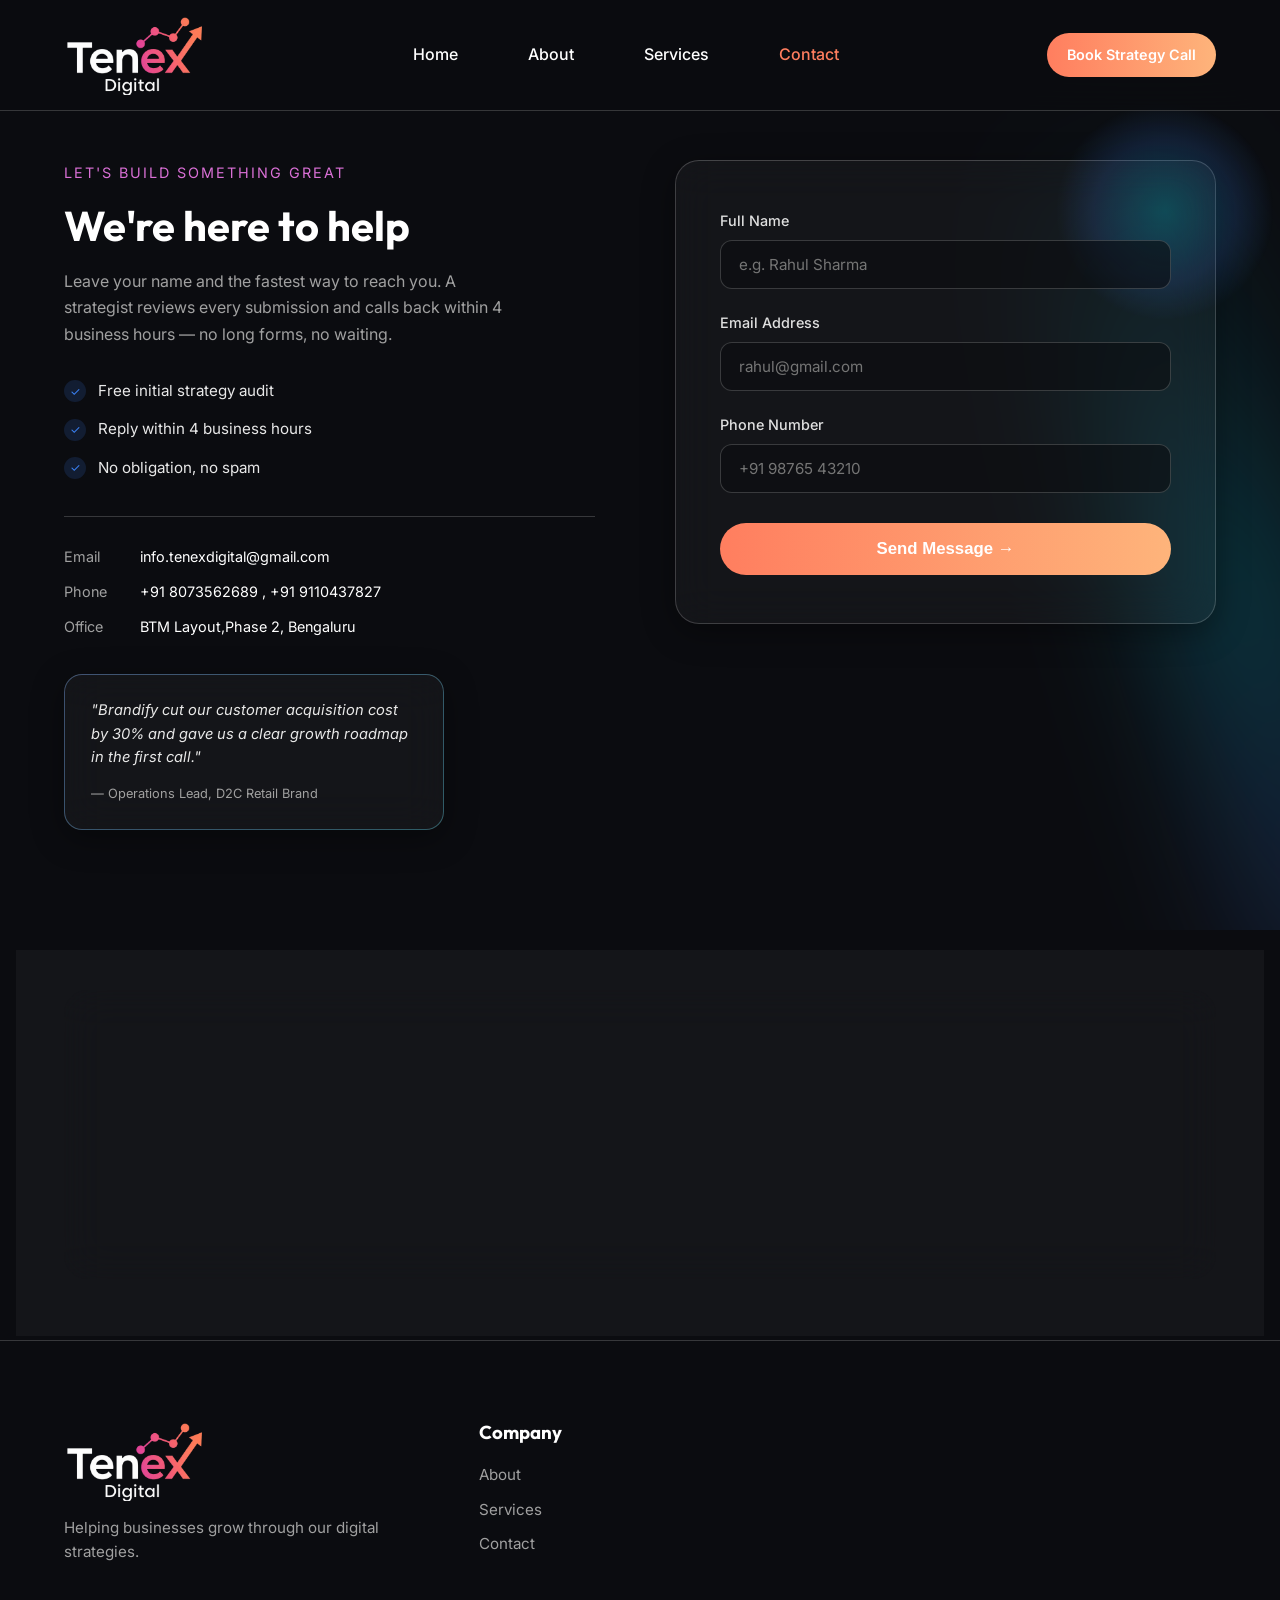
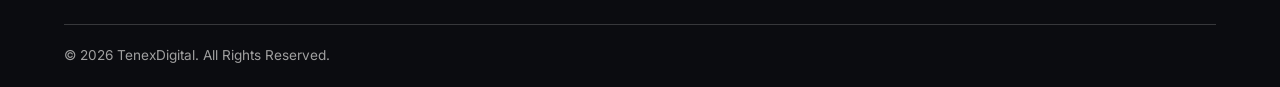
==== commit 635aa9d0: "update the services page and contact page" ====
--- a/contact.html
+++ b/contact.html
@@ -40,11 +40,9 @@
                     <li><a href="index.html">Home</a></li>
                     <li><a href="about.html">About</a></li>
                     <li><a href="services.html">Services</a></li>
-                    <li><a href="blog.html">Blog</a></li>
                     <li><a href="contact.html" class="active">Contact</a></li>
                 </ul>
                 <div class="nav-actions">
-                    <a href="contact.html" class="btn btn-outline">Let's Talk</a>
                     <a href="contact.html" class="btn btn-primary">Book Strategy Call</a>
                 </div>
                 <button class="menu-toggle" aria-label="Toggle Navigation">
@@ -77,7 +75,7 @@
 
     <main>
         <!-- CONTACT HERO -->
-        <section class="contact-hero">
+        <!-- <section class="contact-hero">
             <div class="container">
                 <div class="section-heading">
                     <span class="section-tag">Let's Build Something Great</span>
@@ -85,207 +83,73 @@
                     <p>To provide you with an exact roadmap and accurate strategic audit, please share detailed information about your business, current bottlenecks, and scaling objectives.</p>
                 </div>
             </div>
-        </section>
+        </section> -->
 
         <!-- CONTACT SECTION WITH INFO & DEEP INTAKE FORM -->
         <section class="contact-main-section">
             <div class="container">
                 <div class="contact-grid">
                     
-                    <!-- LEFT COLUMN: AGENCY DETAILS & DIRECT CHANNELS -->
+                    <!-- LEFT COLUMN: PITCH, TRUST CHECKLIST & DIRECT CHANNELS -->
                     <div class="contact-info-wrapper">
-                        <div class="contact-info-card">
-                            <h3>Get In Touch With Our Experts</h3>
-                            <p>We analyze every submission before our initial call so we come prepared with actionable insights tailored specifically to your market.</p>
-                            
-                            <ul class="contact-details-list">
-                                <li>
-                                    <div class="contact-icon-box">📍</div>
-                                    <div>
-                                        <h4>Headquarters</h4>
-                                        <p>Cyber City, Phase 2, Gurugram, Haryana 122002, India</p>
-                                    </div>
-                                </li>
-                                <li>
-                                    <div class="contact-icon-box">✉️</div>
-                                    <div>
-                                        <h4>Direct Email</h4>
-                                        <p>growth@brandifydigital.com<br>support@brandifydigital.com</p>
-                                    </div>
-                                </li>
-                                <li>
-                                    <div class="contact-icon-box">📞</div>
-                                    <div>
-                                        <h4>Phone Line</h4>
-                                        <p>+91 (800) 456-7890<br>Mon – Sat: 9:00 AM – 7:00 PM IST</p>
-                                    </div>
-                                </li>
-                            </ul>
-
-                            <div class="contact-social-box">
-                                <h4>Connect With Our Leadership</h4>
-                                <div class="social-links-row">
-                                    <a href="#" class="social-badge">LinkedIn</a>
-                                    <a href="#" class="social-badge">Twitter / X</a>
-                                    <a href="#" class="social-badge">Instagram</a>
-                                    <a href="#" class="social-badge">YouTube</a>
-                                </div>
+                        <span class="section-tag">Let's Build Something Great</span>
+                        <h2 class="contact-info-heading">We're here to help</h2>
+                        <p class="contact-info-lead">Leave your name and the fastest way to reach you. A strategist reviews every submission and calls back within 4 business hours — no long forms, no waiting.</p>
+
+                        <ul class="trust-checklist">
+                            <li><span class="check-mark">✓</span> Free initial strategy audit</li>
+                            <li><span class="check-mark">✓</span> Reply within 4 business hours</li>
+                            <li><span class="check-mark">✓</span> No obligation, no spam</li>
+                        </ul>
+
+                        <div class="contact-channels">
+                            <div class="channel-row">
+                                <span class="channel-label">Email</span>
+                                <span class="channel-value">info.tenexdigital@gmail.com</span>
+                            </div>
+                            <div class="channel-row">
+                                <span class="channel-label">Phone</span>
+                                <span class="channel-value">+91 8073562689 , +91 9110437827</span>
+                            </div>
+                            <div class="channel-row">
+                                <span class="channel-label">Office</span>
+                                <span class="channel-value">BTM Layout,Phase 2, Bengaluru</span>
                             </div>
                         </div>
+
+                        <blockquote class="testimonial-float-card">
+                            <p>"Brandify cut our customer acquisition cost by 30% and gave us a clear growth roadmap in the first call."</p>
+                            <cite>— Operations Lead, D2C Retail Brand</cite>
+                        </blockquote>
                     </div>
 
-                    <!-- RIGHT COLUMN: DEEP INTAKE FORM -->
+                    <!-- RIGHT COLUMN: QUICK CONTACT FORM -->
                     <div class="contact-form-wrapper">
                         <form id="deepIntakeForm" class="intake-form">
-                            
-                            <!-- STEP 1: Personal & Business Identity -->
-                            <div class="form-section-group">
-                                <h3>1. Personal & Company Profile</h3>
-                                <div class="form-row">
-                                    <div class="form-group">
-                                        <label for="fullName">Full Name *</label>
-                                        <input type="text" id="fullName" name="fullName" required placeholder="e.g. Rahul Sharma">
-                                    </div>
-                                    <div class="form-group">
-                                        <label for="workEmail">Business Email *</label>
-                                        <input type="email" id="workEmail" name="workEmail" required placeholder="rahul@yourcompany.com">
-                                    </div>
-                                </div>
-                                <div class="form-row">
-                                    <div class="form-group">
-                                        <label for="phoneNum">Phone / WhatsApp Number *</label>
-                                        <input type="tel" id="phoneNum" name="phoneNum" required placeholder="+91 98765 43210">
-                                    </div>
-                                    <div class="form-group">
-                                        <label for="companyName">Company / Brand Name *</label>
-                                        <input type="text" id="companyName" name="companyName" required placeholder="e.g. Nexora Technologies">
-                                    </div>
-                                </div>
-                                <div class="form-row">
-                                    <div class="form-group full-width">
-                                        <label for="websiteUrl">Existing Website URL (if any)</label>
-                                        <input type="url" id="websiteUrl" name="websiteUrl" placeholder="https://www.yourcompany.com">
-                                    </div>
-                                </div>
-                            </div>
-
-                            <!-- STEP 2: Business Scale & Industry -->
-                            <div class="form-section-group">
-                                <h3>2. Industry & Business Scale</h3>
-                                <div class="form-row">
-                                    <div class="form-group">
-                                        <label for="industrySector">Industry Sector *</label>
-                                        <select id="industrySector" name="industrySector" required>
-                                            <option value="">Select your industry</option>
-                                            <option value="SaaS / Tech">SaaS / Software / Tech</option>
-                                            <option value="E-Commerce / D2C">E-Commerce / D2C Retail</option>
-                                            <option value="Real Estate">Real Estate & Property</option>
-                                            <option value="FinTech / Financial Services">FinTech / Financial Services</option>
-                                            <option value="Healthcare & Wellness">Healthcare & Wellness</option>
-                                            <option value="Education / EdTech">Education / EdTech</option>
-                                            <option value="Hospitality & Restaurant">Hospitality & Restaurant</option>
-                                            <option value="Professional Services">Professional Services / B2B</option>
-                                            <option value="Other">Other Industry</option>
-                                        </select>
-                                    </div>
-                                    <div class="form-group">
-                                        <label for="monthlyRevenue">Current Monthly Revenue *</label>
-                                        <select id="monthlyRevenue" name="monthlyRevenue" required>
-                                            <option value="">Select monthly revenue range</option>
-                                            <option value="Pre-revenue / Startup">Pre-revenue / Just Launching</option>
-                                            <option value="Under ₹5L / month">Under ₹5 Lakhs / month</option>
-                                            <option value="₹5L - ₹20L / month">₹5 Lakhs – ₹20 Lakhs / month</option>
-                                            <option value="₹20L - ₹1Cr / month">₹20 Lakhs – ₹1 Crore / month</option>
-                                            <option value="₹1Cr+ / month">₹1 Crore+ / month (Enterprise)</option>
-                                        </select>
-                                    </div>
-                                </div>
-                                <div class="form-row">
-                                    <div class="form-group">
-                                        <label for="businessModel">Business Model *</label>
-                                        <select id="businessModel" name="businessModel" required>
-                                            <option value="">Select business model</option>
-                                            <option value="B2B">B2B (Business to Business)</option>
-                                            <option value="B2C">B2C (Business to Consumer)</option>
-                                            <option value="B2B2C">B2B2C / Marketplace</option>
-                                            <option value="D2C">D2C E-Commerce Brand</option>
-                                        </select>
-                                    </div>
-                                    <div class="form-group">
-                                        <label for="teamSize">Internal Team Size *</label>
-                                        <select id="teamSize" name="teamSize" required>
-                                            <option value="">Select team size</option>
-                                            <option value="Solo Founder">Solo Founder (1 person)</option>
-                                            <option value="2-10 Employees">2 – 10 Employees</option>
-                                            <option value="11-50 Employees">11 – 50 Employees</option>
-                                            <option value="50+ Employees">50+ Employees</option>
-                                        </select>
-                                    </div>
-                                </div>
-                            </div>
-
-                            <!-- STEP 3: Goals, Challenges & Services Needed -->
-                            <div class="form-section-group">
-                                <h3>3. Marketing Goals & Services Required</h3>
-                                <div class="form-group full-width">
-                                    <label>Select Services You Need Help With (Check all that apply) *</label>
-                                    <div class="checkbox-grid">
-                                        <label class="checkbox-label"><input type="checkbox" name="servicesNeeded" value="SEO Optimization"> SEO Optimization</label>
-                                        <label class="checkbox-label"><input type="checkbox" name="servicesNeeded" value="Performance Marketing"> Performance Marketing</label>
-                                        <label class="checkbox-label"><input type="checkbox" name="servicesNeeded" value="Google Ads"> Google Ads (PPC)</label>
-                                        <label class="checkbox-label"><input type="checkbox" name="servicesNeeded" value="Social Media Marketing"> Social Media Marketing</label>
-                                        <label class="checkbox-label"><input type="checkbox" name="servicesNeeded" value="Logo & Branding"> Logo & Brand Identity</label>
-                                        <label class="checkbox-label"><input type="checkbox" name="servicesNeeded" value="Website Development"> Website Development</label>
-                                        <label class="checkbox-label"><input type="checkbox" name="servicesNeeded" value="Content Marketing"> Content Marketing</label>
-                                        <label class="checkbox-label"><input type="checkbox" name="servicesNeeded" value="Analytics & CRO"> Analytics & CRO</label>
-                                    </div>
-                                </div>
-
-                                <div class="form-row">
-                                    <div class="form-group">
-                                        <label for="monthlyAdSpend">Monthly Advertising Budget *</label>
-                                        <select id="monthlyAdSpend" name="monthlyAdSpend" required>
-                                            <option value="">Select monthly ad budget</option>
-                                            <option value="No ad spend currently">No ad spend currently</option>
-                                            <option value="Under ₹50,000">Under ₹50,000 / month</option>
-                                            <option value="₹50,000 - ₹2L">₹50,000 – ₹2,00,000 / month</option>
-                                            <option value="₹2L - ₹10L">₹2,00,000 – ₹10,00,000 / month</option>
-                                            <option value="₹10L+">₹10,00,000+ / month</option>
-                                        </select>
-                                    </div>
-                                    <div class="form-group">
-                                        <label for="timeframe">Desired Execution Timeframe *</label>
-                                        <select id="timeframe" name="timeframe" required>
-                                            <option value="">Select timeframe</option>
-                                            <option value="Immediately (Within 1 week)">Immediately (Within 1 week)</option>
-                                            <option value="Within 2-4 weeks">Within 2–4 weeks</option>
-                                            <option value="Planning for next quarter">Planning for next quarter</option>
-                                        </select>
-                                    </div>
-                                </div>
-                            </div>
-
-                            <!-- STEP 4: Deep Context & Bottlenecks -->
-                            <div class="form-section-group">
-                                <h3>4. Current Bottlenecks & Growth Objectives</h3>
-                                <div class="form-group full-width">
-                                    <label for="primaryBottleneck">What is your biggest current marketing or revenue bottleneck? *</label>
-                                    <textarea id="primaryBottleneck" name="primaryBottleneck" rows="3" required placeholder="e.g. High customer acquisition cost on Meta ads, low organic traffic from Google search, or website visitors not converting into qualified sales leads..."></textarea>
-                                </div>
-                                <div class="form-group full-width">
-                                    <label for="successVision">What does success look like for your business over the next 6 months? *</label>
-                                    <textarea id="successVision" name="successVision" rows="3" required placeholder="e.g. Scale monthly revenue from ₹10L to ₹30L, rank top 3 on Google for core industry keywords, or achieve 4x ROAS on performance campaigns..."></textarea>
-                                </div>
+
+                            <div class="form-group full-width">
+                                <label for="fullName">Full Name</label>
+                                <input type="text" id="fullName" name="fullName" required placeholder="e.g. Rahul Sharma">
+                            </div>
+
+                            <div class="form-group full-width">
+                                <label for="workEmail">Email Address</label>
+                                <input type="email" id="workEmail" name="workEmail" required placeholder="rahul@gmail.com">
+                            </div>
+
+                            <div class="form-group full-width">
+                                <label for="phoneNum">Phone Number</label>
+                                <input type="tel" id="phoneNum" name="phoneNum" required placeholder="+91 98765 43210">
                             </div>
 
                             <!-- SUBMIT BUTTON -->
                             <div class="form-submit-row">
-                                <button type="submit" class="btn btn-primary btn-submit-full">Submit Comprehensive Growth Intake →</button>
+                                <button type="submit" class="btn btn-primary btn-submit-full">Send Message →</button>
                             </div>
 
                             <div id="formSuccessMessage" class="success-alert hidden">
-                                <h4>✅ Intake Submitted Successfully!</h4>
-                                <p>Thank you! Our executive strategy team has received your complete profile and will reach out within 4 business hours with an initial audit.</p>
+                                <h4>✅ Message Sent!</h4>
+                                <p>Thanks — our strategy team has your details and will call you back within 4 business hours.</p>
                             </div>
 
                         </form>
@@ -302,9 +166,9 @@
                     <div class="cta-content">
                         <span class="section-tag">Direct Access</span>
                         <h2>Prefer Speaking Directly With A Growth Consultant?</h2>
-                        <p style="color: var(--text-muted); margin-bottom: 25px;">Call our Gurugram strategy desk or drop us an email anytime.</p>
+                        <p style="color: var(--text-muted); margin-bottom: 25px;">Call our strategy desk or drop us an email anytime.</p>
                         <div class="cta-buttons">
-                            <a href="tel:+918004567890" class="btn btn-primary">Call Now: +91 800 456 7890</a>
+                            <a href="tel:+919110437827" class="btn btn-primary">Call Now: +91 91104 37827</a>
                         </div>
                     </div>
                 </div>
@@ -320,7 +184,7 @@
                     <a href="index.html" class="footer-logo">
                         <img src="assets/images/Navbar/logo_pr.png" alt="Brand Logo" class="logo-img">
                     </a>
-                    <p>Helping businesses grow through AI-powered digital strategies.</p>
+                    <p>Helping businesses grow through our digital strategies.</p>
                 </div>
                 <div class="footer-column">
                     <h3>Company</h3>
@@ -332,7 +196,7 @@
                 </div>
             </div>
             <div class="footer-bottom">
-                <p>© 2026 Brandify Digital. All Rights Reserved.</p>
+                <p>© 2026 TenexDigital. All Rights Reserved.</p>
             </div>
         </div>
     </footer>
--- a/style.css
+++ b/style.css
@@ -10,7 +10,7 @@
     --gradient-primary: linear-gradient(90deg, #ff7e5f, #feb47b);
     --gradient-text: linear-gradient(90deg, #ff7e5f, #da70d6);
     
-    --glass-bg: rgba(255, 255, 255, 0.06); 
+    --glass-bg: rgba(255, 255, 255, 0.04); 
     --glass-border: rgba(255, 255, 255, 0.18);
     --glass-blur: blur(20px);
     --glass-shadow: 0 8px 32px 0 rgba(0, 0, 0, 0.37);
@@ -126,7 +126,7 @@
 .logo svg { height: 28px; width: 28px; }
 .logo-img { height: 80px; width: auto; display: block; object-fit: contain; }
 
-.nav-links { display: flex; gap: 40px; align-items: center; }
+.nav-links { display: flex; gap: 70px; align-items: center; }
 .nav-links a { white-space: nowrap; font-size: 1.0rem; transition: color 0.3s; font-weight: 500; }
 .nav-links a:hover, .nav-links a.active { color: var(--accent-orange); }
 .nav-actions { display: flex; gap: 12px; align-items: center; }
@@ -143,6 +143,7 @@
 .mobile-menu-header { display: flex; justify-content: space-between; align-items: center; border-bottom: 1px solid var(--glass-border); padding-bottom: 20px; margin-bottom: 20px; }
 .close-menu { background: transparent; border: none; color: #fff; font-size: 1.5rem; cursor: pointer; }
 .mobile-nav-links { display: flex; flex-direction: column; gap: 20px; font-size: 1.2rem; margin-bottom: 30px; }
+.mobile-buttons { display: flex; flex-direction: column; gap: 10px; }
 
 /* ========================================= */
 /* HERO SECTION */
@@ -220,7 +221,7 @@
 input:checked + .slider:before { transform: translateX(26px); }
 
 /* ========================================= */
-/* DESKTOP BENTO GRID (Glassmorphism) */
+/* DESKTOP BENTO GRID (Glassmorphism) - Scaled for Laptop/Desktop */
 /* ========================================= */
 .why-us {
     position: relative;
@@ -232,17 +233,19 @@
 .desktop-bento-container {
     background: rgba(18, 20, 28, 0.35);
     border: 1px solid rgba(255, 255, 255, 0.12);
-    border-radius: 28px;
-    padding: 30px;
+    border-radius: 20px;
+    padding: 20px;
     backdrop-filter: blur(25px);
     -webkit-backdrop-filter: blur(25px);
     box-shadow: 0 20px 50px rgba(0, 0, 0, 0.5), inset 0 1px 0 rgba(255, 255, 255, 0.15);
+    max-width: 1100px;
+    margin: 0 auto;
 }
 
 .bento-master-grid {
     display: grid;
     grid-template-columns: 1.3fr 1fr;
-    gap: 24px;
+    gap: 16px;
 }
 
 /* Left Side Bento Grid */
@@ -250,7 +253,7 @@
     display: grid;
     grid-template-columns: repeat(3, 1fr);
     grid-template-rows: repeat(3, auto);
-    gap: 16px;
+    gap: 12px;
 }
 
 .bento-why-1 { grid-column: 1 / 2; grid-row: 1 / 3; }
@@ -265,7 +268,7 @@
     display: grid;
     grid-template-columns: repeat(2, 1fr);
     grid-template-rows: repeat(2, auto);
-    gap: 16px;
+    gap: 12px;
     position: relative;
 }
 
@@ -279,8 +282,8 @@
     background: rgba(255, 255, 255, 0.045);
     border: 1px solid rgba(255, 255, 255, 0.12);
     border-top: 1px solid rgba(255, 255, 255, 0.22);
-    padding: 24px 20px;
-    border-radius: 18px;
+    padding: 16px 14px;
+    border-radius: 14px;
     transition: all 0.35s cubic-bezier(0.25, 1, 0.5, 1);
     display: flex;
     flex-direction: column;
@@ -292,26 +295,67 @@
     border-color: var(--accent-orange);
     border-top-color: var(--accent-orange);
     background: rgba(255, 255, 255, 0.085);
-    transform: translateY(-5px);
-    box-shadow: 0 15px 35px rgba(255, 126, 95, 0.25), 0 0 25px rgba(218, 112, 214, 0.2);
+    transform: translateY(-4px);
+    box-shadow: 0 12px 30px rgba(255, 126, 95, 0.2), 0 0 20px rgba(218, 112, 214, 0.15);
 }
 
 .bento-card .why-icon, .bento-card .stat-icon {
-    height: 48px; width: 48px; background: rgba(255,126,95,0.15); 
-    display: flex; align-items: center; justify-content: center; 
-    border-radius: 12px; margin-bottom: 15px; color: var(--accent-orange);
-}
-.bento-card h3 { font-size: 1.15rem; margin-bottom: 8px; color: #ffffff; }
-.bento-card p { font-size: 0.85rem; color: var(--text-muted); line-height: 1.5; }
-
-.bento-right-side .bento-card { text-align: center; align-items: center; }
-.bento-right-side .bento-card h3 { font-size: 2.2rem; display: inline-block; background: var(--gradient-text); -webkit-background-clip: text; -webkit-text-fill-color: transparent; margin-bottom: 0; }
-.bento-right-side .bento-card span { font-size: 1.5rem; display: inline-block; background: var(--gradient-text); -webkit-background-clip: text; -webkit-text-fill-color: transparent; font-weight: 700; }
+    height: 38px; 
+    width: 38px; 
+    background: rgba(255,126,95,0.15); 
+    display: flex; 
+    align-items: center; 
+    justify-content: center; 
+    border-radius: 10px; 
+    margin-bottom: 10px; 
+    color: var(--accent-orange);
+}
+
+.bento-card .why-icon img, .bento-card .stat-icon img {
+    width: 20px;
+    height: 20px;
+}
+
+.bento-card h3 { 
+    font-size: 1rem; 
+    margin-bottom: 6px; 
+    color: #ffffff; 
+}
+
+.bento-card p { 
+    font-size: 0.8rem; 
+    color: var(--text-muted); 
+    line-height: 1.4; 
+}
+
+.bento-right-side .bento-card { 
+    text-align: center; 
+    align-items: center; 
+}
+
+.bento-right-side .bento-card h3 { 
+    font-size: 1.8rem; 
+    display: inline-block; 
+    background: var(--gradient-text); 
+    -webkit-background-clip: text; 
+    -webkit-text-fill-color: transparent; 
+    margin-bottom: 0; 
+}
+
+.bento-right-side .bento-card span { 
+    font-size: 1.2rem; 
+    display: inline-block; 
+    background: var(--gradient-text); 
+    -webkit-background-clip: text; 
+    -webkit-text-fill-color: transparent; 
+    font-weight: 700; 
+}
 
 .mobile-why-arc-wrapper, .mobile-stats-section { display: none; }
-
-/* ========================================= */
-/* OUR SERVICES HORIZONTAL ARC CAROUSEL      */
+.mobile-services-arc-wrapper { display: none; }
+
+/* ========================================= */
+/* DESKTOP ACCORDION SERVICES SECTION (Scaled Down & Brightened) */
 /* ========================================= */
 .services-slider-wrapper {
     position: relative;
@@ -319,103 +363,207 @@
     flex-direction: column;
     align-items: center;
     width: 100%;
-    padding: 30px 0;
+    padding: 20px 0;
 }
 
 .services-slider-container {
     width: 100%;
-    max-width: 1200px;
-    height: 460px;
+    max-width: 1050px;
+    height: 420px;
+    background: rgba(20, 22, 30, 0.5);
+    border: 1px solid rgba(255, 255, 255, 0.18);
+    border-top: 1px solid rgba(255, 255, 255, 0.35);
+    border-radius: 24px;
+    backdrop-filter: blur(45px);
+    -webkit-backdrop-filter: blur(45px);
+    box-shadow: 0 25px 50px rgba(0, 0, 0, 0.6), inset 0 1px 0 rgba(255, 255, 255, 0.28);
+    position: relative;
+    display: flex;
+    align-items: center;
+    justify-content: center;
+    padding: 20px 50px;
+    margin: 0 auto;
     overflow: hidden;
-    position: relative;
-    display: flex;
-    align-items: center;
-    justify-content: center;
-    margin: 0 auto;
 }
 
 .services-track {
-    position: relative;
+    display: flex;
+    gap: 8px;
     width: 100%;
     height: 100%;
-    display: flex;
-    align-items: center;
-    justify-content: center;
+    position: relative;
+    align-items: stretch;
     user-select: none;
 }
 
 .services-track .service-card {
+    flex: 0 0 28px; 
+    background: rgba(255, 255, 255, 0.05);
+    border: 1px solid rgba(255, 255, 255, 0.12);
+    border-top: 1px solid rgba(255, 255, 255, 0.28);
+    border-radius: 14px;
+    padding: 15px 4px;
+    box-shadow: 0 4px 15px rgba(0, 0, 0, 0.3);
+    backdrop-filter: blur(25px);
+    -webkit-backdrop-filter: blur(25px);
+    transition: flex 0.6s cubic-bezier(0.25, 1, 0.5, 1), 
+                background 0.4s ease, 
+                border-color 0.4s ease, 
+                padding 0.5s ease,
+                opacity 0.4s ease;
+    cursor: pointer;
+    display: flex;
+    flex-direction: column;
+    justify-content: flex-start;
+    align-items: center;
+    overflow: hidden;
+    position: relative;
+    opacity: 0.7;
+}
+
+/* Background image on card with bright, vibrant contrast */
+.services-track .service-card::before {
+    content: '';
     position: absolute;
-    width: 340px;
-    background: var(--glass-bg);
-    backdrop-filter: var(--glass-blur);
-    -webkit-backdrop-filter: var(--glass-blur);
-    padding: 40px 30px;
-    border-radius: 20px;
-    border: 1px solid var(--glass-border);
-    border-top: 1px solid rgba(255, 255, 255, 0.25);
-    box-shadow: var(--glass-shadow);
-    transition: all 0.5s cubic-bezier(0.25, 1, 0.5, 1);
-    cursor: pointer;
+    inset: 0;
+    background-size: cover;
+    background-position: center;
+    opacity: 0.85; 
+    filter: saturate(1.4) brightness(1.2); 
+    z-index: 0;
+    transition: opacity 0.4s ease, filter 0.4s ease;
+}
+
+/* Assign unique background images to each card */
+.services-track .service-card:nth-child(1)::before { background-image: url('assets/images/services/seo.png'); }
+.services-track .service-card:nth-child(2)::before { background-image: url('assets/images/services/performance.png'); }
+.services-track .service-card:nth-child(3)::before { background-image: url('assets/images/services/google-ads.png'); }
+.services-track .service-card:nth-child(4)::before { background-image: url('assets/images/services/social-media.png'); }
+.services-track .service-card:nth-child(5)::before { background-image: url('assets/images/services/branding.png'); }
+.services-track .service-card:nth-child(6)::before { background-image: url('assets/images/services/website-design.png'); }
+.services-track .service-card:nth-child(7)::before { background-image: url('assets/images/services/content.png'); }
+.services-track .service-card:nth-child(8)::before { background-image: url('assets/images/services/email.png'); }
+
+.services-track .service-card > * {
+    position: relative;
+    z-index: 1;
+}
+
+/* Hide paragraphs and links on inactive desktop cards */
+.services-track .service-card p,
+.services-track .service-card a {
     opacity: 0;
-    pointer-events: none;
-}
-
-.services-track .service-card .service-icon {
-    height: 60px; width: 60px; background: rgba(255,126,95,0.15); 
-    display: flex; align-items: center; justify-content: center; 
-    border-radius: 12px; margin-bottom: 20px; color: var(--accent-orange);
-}
-
-.services-track .service-card h3 { font-size: 1.25rem; margin-bottom: 10px; color: #fff; }
-.services-track .service-card p { font-size: 0.9rem; color: var(--text-muted); line-height: 1.5; margin-bottom: 15px; }
-.services-track .service-card a { color: var(--accent-orange); font-weight: 600; font-size: 0.95rem; }
-
+    visibility: hidden;
+    height: 0;
+    margin: 0;
+    overflow: hidden;
+    display: none;
+}
+
+.services-track .service-card h3 { 
+    font-size: 0.65rem; 
+    color: var(--text-main); 
+    writing-mode: horizontal-tb;
+    transform: none;
+    text-align: center;
+    white-space: nowrap;
+    overflow: hidden;
+    text-overflow: ellipsis;
+    max-width: 100%;
+    margin-top: 6px;
+    opacity: 0.9;
+    text-shadow: 0 2px 6px rgba(0,0,0,0.9);
+}
+
+/* Active / Expanded Main Card State */
 .services-track .service-card.active {
+    flex: 1 1 460px; 
+    background: rgba(20, 22, 30, 0.75);
+    border: 1px solid rgba(255, 126, 95, 0.6);
+    border-top: 1px solid rgba(255, 126, 95, 0.95);
+    box-shadow: 0 20px 40px rgba(0, 0, 0, 0.6), 
+                0 0 40px rgba(255, 126, 95, 0.3),
+                inset 0 1px 0 rgba(255, 255, 255, 0.4);
+    backdrop-filter: blur(40px);
+    -webkit-backdrop-filter: blur(40px);
     opacity: 1;
-    pointer-events: auto;
-    background: rgba(255, 255, 255, 0.09);
-    border-color: var(--accent-orange);
-    border-top-color: var(--accent-orange);
-    box-shadow: 0 15px 35px rgba(255, 126, 95, 0.3), 0 0 25px rgba(218, 112, 214, 0.25);
-    filter: brightness(1.1);
-}
-
-/* Slider Left/Right Navigation Buttons */
-.services-slider-container .slider-btn,
-.testimonial-slider-container .slider-btn {
+    padding: 35px 32px;
+    align-items: flex-start;
+    justify-content: space-between;
+}
+
+.services-track .service-card.active::before {
+    opacity: 0.45; 
+    filter: saturate(1.5) brightness(1.25);
+    background-size: 320px;
+    background-position: right bottom;
+}
+
+.services-track .service-card.active h3 {
+    font-size: 1.65rem; 
+    margin: 0 0 12px 0;
+    text-align: left;
+    color: #fff;
+    white-space: normal;
+    writing-mode: horizontal-tb;
+    transform: none;
+    max-width: none;
+    opacity: 1;
+    text-shadow: 0 2px 8px rgba(0,0,0,0.9);
+}
+
+.services-track .service-card.active p {
+    opacity: 1;
+    visibility: visible;
+    height: auto;
+    display: block;
+    font-size: 0.92rem; 
+    color: #f0f0f0;
+    line-height: 1.6;
+    margin-bottom: 20px;
+    text-shadow: 0 1px 4px rgba(0,0,0,0.9);
+}
+
+.services-track .service-card.active a {
+    display: inline-block;
+    color: var(--accent-orange);
+    font-weight: 600;
+    font-size: 0.9rem;
+    opacity: 1;
+    visibility: visible;
+    height: auto;
+}
+
+/* ========================================= */
+/* NAVIGATION ARROWS (Desktop)                 */
+/* ========================================= */
+.services-slider-container .slider-btn {
     position: absolute;
     top: 50%;
     transform: translateY(-50%);
+    background: var(--accent-orange); 
+    color: var(--bg-main);            
+    border: 1px solid var(--accent-orange);
+    width: 42px;
+    height: 42px;
+    border-radius: 50%;
+    cursor: pointer;
+    font-size: 1.1rem;
+    display: flex;
+    align-items: center;
+    justify-content: center;
+    transition: all 0.3s ease;
+    z-index: 100;
+    box-shadow: 0 0 15px rgba(255, 126, 95, 0.6); 
+}
+.services-slider-container .slider-btn.service-prev { left: 12px; } 
+.services-slider-container .slider-btn.service-next { right: 12px; } 
+
+.services-slider-container .slider-btn:hover {
     background: var(--accent-orange);
     color: var(--bg-main);
-    border: 1px solid var(--accent-orange);
-    width: 50px;
-    height: 50px;
-    border-radius: 50%;
-    cursor: pointer;
-    font-size: 1.3rem;
-    display: flex;
-    align-items: center;
-    justify-content: center;
-    transition: all 0.3s ease;
-    z-index: 25;
-    box-shadow: 0 0 15px rgba(255, 126, 95, 0.4);
-}
-.services-slider-container .slider-btn.service-prev,
-.testimonial-slider-container .slider-btn.testimonial-prev { left: 20px; }
-.services-slider-container .slider-btn.service-next,
-.testimonial-slider-container .slider-btn.testimonial-next { right: 20px; }
-
-.services-slider-container .slider-btn:hover,
-.services-slider-container .slider-btn:active,
-.testimonial-slider-container .slider-btn:hover,
-.testimonial-slider-container .slider-btn:active {
-    background: var(--accent-orange);
-    color: var(--bg-main);
-    border-color: var(--accent-orange);
-    box-shadow: 0 0 30px rgba(255, 126, 95, 0.9), 0 0 50px rgba(255, 126, 95, 0.6);
-    transform: translateY(-50%) scale(1.08);
+    box-shadow: 0 0 30px rgba(255, 126, 95, 0.95), 0 0 12px rgba(255, 126, 95, 0.8);
+    transform: translateY(-50%) scale(1.1);
 }
 
 /* ========================================= */
@@ -629,6 +777,37 @@
     justify-content: center;
     width: 100%;
 }
+
+/* Testimonial Slider Buttons Style for Laptop / Desktop */
+.testimonial-slider-container .slider-btn {
+    position: absolute;
+    top: 50%;
+    transform: translateY(-50%);
+    background: var(--accent-orange);
+    color: var(--bg-main);
+    border: 1px solid var(--accent-orange);
+    width: 45px;
+    height: 45px;
+    border-radius: 50%;
+    cursor: pointer;
+    font-size: 1.1rem;
+    display: flex;
+    align-items: center;
+    justify-content: center;
+    transition: all 0.3s ease;
+    z-index: 100;
+    box-shadow: 0 0 15px rgba(255, 126, 95, 0.5);
+}
+.testimonial-slider-container .slider-btn.testimonial-prev { left: -60px; }
+.testimonial-slider-container .slider-btn.testimonial-next { right: -60px; }
+
+.testimonial-slider-container .slider-btn:hover {
+    background: var(--accent-orange);
+    color: var(--bg-main);
+    box-shadow: 0 0 25px rgba(255, 126, 95, 0.9);
+    transform: translateY(-50%) scale(1.1);
+}
+
 .testimonial-slider { 
     position: relative; 
     overflow: hidden; 
@@ -653,7 +832,7 @@
 .testimonial-card.active { opacity: 1; }
 
 /* ========================================= */
-/* CTA SECTION (Compact height with proper text-to-button gap) */
+/* CTA SECTION */
 /* ========================================= */
 .cta-section {
     padding: 60px 0;
@@ -678,7 +857,7 @@
 
 .cta-content h2 {
     font-size: 2.2rem;
-    margin-bottom: 30px; /* Creates clean clearance between text and button */
+    margin-bottom: 30px;
 }
 
 .cta-buttons {
@@ -704,6 +883,8 @@
 @media (max-width: 1100px) {
     .card-one { right: -10px; }
     .card-two { left: -10px; }
+    .testimonial-slider-container .slider-btn.testimonial-prev { left: 10px; }
+    .testimonial-slider-container .slider-btn.testimonial-next { right: 10px; }
 }
 @media (max-width: 992px) {
     .nav-links, .nav-actions { display: none; }
@@ -724,23 +905,35 @@
     .card-three { bottom: -20px; right: 10px; }
     
     .desktop-bento-container { display: none; }
+    .services-slider-container { display: none !important; }
+    
+    /* HIDE THE DESKTOP SERVICES DOTS ON MOBILE SCREENS */
+    .services-slider-wrapper .services-dots {
+        display: none !important;
+    }
     
     /* Mobile Why Choose Us Arc */
     .mobile-why-arc-wrapper { position: relative; display: flex; flex-direction: column; align-items: center; width: 100%; padding-top: 10px; }
     .mobile-stats-section { display: block; }
 
-    .arc-slider-container { width: 100%; height: 380px; overflow: hidden; position: relative; display: flex; align-items: center; justify-content: center; }
-    .arc-track { position: relative; width: 100%; height: 100%; display: flex; align-items: center; justify-content: center; user-select: none; }
-    .arc-card {
+    /* Mobile Services Arc Wrapper */
+    .mobile-services-arc-wrapper { position: relative; display: flex; flex-direction: column; align-items: center; width: 100%; padding-top: 10px; }
+
+    .arc-slider-container, .services-arc-slider-container { width: 100%; height: 380px; overflow: hidden; position: relative; display: flex; align-items: center; justify-content: center; }
+    .arc-track, .services-arc-track { position: relative; width: 100%; height: 100%; display: flex; align-items: center; justify-content: center; user-select: none; }
+    
+    .arc-card, .services-arc-card {
         position: absolute; width: 260px; background: var(--glass-bg); backdrop-filter: var(--glass-blur); -webkit-backdrop-filter: var(--glass-blur);
         padding: 25px 20px; border-radius: 20px; border: 1px solid var(--glass-border); border-top: 1px solid rgba(255,255,255,0.25); box-shadow: var(--glass-shadow);
         transition: all 0.5s cubic-bezier(0.25, 1, 0.5, 1); cursor: pointer; opacity: 0; pointer-events: none;
     }
-    .arc-card .why-icon { height: 48px; width: 48px; background: rgba(255,126,95,0.15); display: flex; align-items: center; justify-content: center; border-radius: 12px; margin-bottom: 12px; color: var(--accent-orange); }
-    .arc-card h3 { font-size: 1.05rem; margin-bottom: 6px; color: #fff; }
-    .arc-card p { font-size: 0.8rem; color: var(--text-muted); line-height: 1.4; }
-
-    .arc-btn {
+    
+    .arc-card .why-icon, .services-arc-card .why-icon { height: 48px; width: 48px; background: rgba(255,126,95,0.15); display: flex; align-items: center; justify-content: center; border-radius: 12px; margin-bottom: 12px; color: var(--accent-orange); }
+    .arc-card h3, .services-arc-card h3 { font-size: 1.05rem; margin-bottom: 6px; color: #fff; }
+    .arc-card p, .services-arc-card p { font-size: 0.8rem; color: var(--text-muted); line-height: 1.4; margin-bottom: 10px; }
+    .services-arc-card a { display: inline-block; color: var(--accent-orange); font-weight: 600; font-size: 0.85rem; }
+
+    .arc-btn, .services-arc-btn {
         background: var(--accent-orange); 
         color: var(--bg-main); 
         border: 1px solid var(--accent-orange);
@@ -759,31 +952,8 @@
         transform: translateY(-50%);
         z-index: 10;
     }
-    .arc-btn.arc-prev { left: 10px; }
-    .arc-btn.arc-next { right: 10px; }
-
-    .arc-btn:hover,
-    .arc-btn:active { 
-        background: var(--accent-orange); 
-        color: var(--bg-main); 
-        border-color: var(--accent-orange);
-        box-shadow: 0 0 30px rgba(255, 126, 95, 0.9), 0 0 50px rgba(255, 126, 95, 0.6);
-        transform: translateY(-50%) scale(1.08);
-    }
-
-    /* Services responsive sizing for mobile horizontal layout */
-    .services-slider-container { height: 380px; }
-    .services-track .service-card {
-        width: 260px;
-        padding: 25px 20px;
-    }
-    .services-slider-container .slider-btn {
-        width: 40px;
-        height: 40px;
-        font-size: 1rem;
-    }
-    .services-slider-container .slider-btn.service-prev { left: 10px; }
-    .services-slider-container .slider-btn.service-next { right: 10px; }
+    .arc-btn.arc-prev, .services-arc-btn.services-arc-prev { left: 10px; }
+    .arc-btn.arc-next, .services-arc-btn.services-arc-next { right: 10px; }
 
     /* Testimonials mobile adjustments */
     .testimonial-slider-container .slider-btn {
@@ -817,10 +987,57 @@
 }
 
 @media (max-width: 768px) {
-    .services-slider-container .slider-btn,
     .process-panorama-container .pano-btn,
     .testimonial-slider-container .slider-btn,
-    .arc-btn {
+    .arc-btn,
+    .services-arc-btn {
         display: none !important;
     }
-}+}
+
+/* ========================================= */
+/* BENTO CARDS BACKGROUND MAPPINGS           */
+/* ========================================= */
+
+/* Base setup for all bento cards to support backgrounds */
+.bento-card {
+    position: relative;
+    overflow: hidden;
+    background: rgba(20, 22, 32, 0.6) !important;
+}
+
+.bento-card > * {
+    position: relative;
+    z-index: 1;
+}
+
+/* Shared pseudo-element generator for card background images */
+.bento-card::before {
+    content: '';
+    position: absolute;
+    inset: 0;
+    background-size: cover;
+    background-position: center;
+    opacity: 0.65;
+    filter: saturate(1.5) brightness(1.2);
+    z-index: 0;
+    transition: all 0.4s ease;
+}
+
+.bento-card:hover::before {
+    opacity: 0.80;
+    filter: saturate(1.7) brightness(1.3);
+}
+
+/* Individual Background Image Assignments */
+.bento-why-1::before { background-image: url('assets/images/container_backgrounds/WCT-1.png'); }
+.bento-why-2::before { background-image: url('assets/images/container_backgrounds/WCT-2.png'); }
+.bento-why-3::before { background-image: url('assets/images/container_backgrounds/WCT-3.png'); }
+.bento-why-4::before { background-image: url('assets/images/container_backgrounds/WCT-4.png'); }
+.bento-why-5::before { background-image: url('assets/images/container_backgrounds/WCT-5.png'); }
+.bento-why-6::before { background-image: url('assets/images/container_backgrounds/WCT-6.png'); }
+
+.bento-stat-1::before { background-image: url('assets/images/container_backgrounds/STAT-1.png'); }
+.bento-stat-2::before { background-image: url('assets/images/container_backgrounds/STAT-2.png'); }
+.bento-stat-3::before { background-image: url('assets/images/container_backgrounds/STAT-3.png'); }
+.bento-stat-4::before { background-image: url('assets/images/container_backgrounds/STAT-4.png'); }
--- a/contact.css
+++ b/contact.css
@@ -1,12 +1,44 @@
 /* ========================================= */
 /* CONTACT PAGE SPECIFIC STYLES             */
+/* Theme: Electric Blue / Cyan — scoped to this page only, */
+/* so --accent-orange / --gradient-text keep their original */
+/* values on every other page that shares style.css.       */
 /* ========================================= */
+
+.contact-hero,
+.contact-main-section,
+.cta-section {
+    --accent-orange: #3b82f6;          /* local override: electric blue */
+    --accent-cyan: #06b6d4;
+    --gradient-text: linear-gradient(135deg, #3b82f6 0%, #06b6d4 100%);
+}
 
 .contact-hero {
     padding: 160px 0 60px;
     text-align: center;
     position: relative;
-    background-image: radial-gradient(circle at 50% 20%, rgba(218, 112, 214, 0.08) 0%, transparent 50%);
+    overflow: hidden;
+    background-image: radial-gradient(circle at 50% 20%, rgba(59, 130, 246, 0.14) 0%, transparent 55%);
+}
+
+/* Glowing diagonal light streak behind the hero, black-bg "SaaS contact" feel */
+.contact-hero::before {
+    content: '';
+    position: absolute;
+    top: -20%;
+    left: 60%;
+    width: 140px;
+    height: 160%;
+    background: linear-gradient(180deg, transparent 0%, rgba(59, 130, 246, 0.35) 35%, rgba(6, 182, 212, 0.25) 60%, transparent 100%);
+    transform: rotate(14deg);
+    filter: blur(50px);
+    pointer-events: none;
+    z-index: 0;
+}
+
+.contact-hero .container {
+    position: relative;
+    z-index: 1;
 }
 
 .contact-hero h1 {
@@ -18,147 +50,185 @@
 }
 
 .contact-main-section {
-    padding: 40px 0 100px;
+    /* contact-hero (which used to supply 160px of top clearance below the
+       fixed header) is commented out in the HTML, so that clearance now
+       lives here instead — otherwise the header overlaps page content. */
+    padding: 160px 0 100px;
+    position: relative;
+    overflow: hidden;
+}
+
+/* Second streak, lower on the page, behind the form */
+.contact-main-section::before {
+    content: '';
+    position: absolute;
+    top: 10%;
+    right: -5%;
+    width: 180px;
+    height: 120%;
+    background: linear-gradient(180deg, transparent 0%, rgba(6, 182, 212, 0.22) 45%, rgba(59, 130, 246, 0.16) 70%, transparent 100%);
+    transform: rotate(-16deg);
+    filter: blur(60px);
+    pointer-events: none;
+    z-index: 0;
 }
 
 .contact-grid {
+    position: relative;
+    z-index: 1;
     display: grid;
-    grid-template-columns: 1fr 1.6fr;
-    gap: 40px;
+    grid-template-columns: 1fr 1fr;
+    gap: 70px;
     align-items: start;
 }
 
-/* Left Info Card */
-.contact-info-card {
+/* Left Column: pitch, checklist, channels, testimonial */
+.contact-info-wrapper {
+    padding-right: 10px;
+}
+
+.contact-info-wrapper .section-tag {
+    display: inline-block;
+    margin-bottom: 18px;
+}
+
+.contact-info-heading {
+    font-size: 2.6rem;
+    line-height: 1.15;
+    margin-bottom: 18px;
+    color: #fff;
+}
+
+.contact-info-lead {
+    color: var(--text-muted);
+    font-size: 1rem;
+    line-height: 1.65;
+    max-width: 46ch;
+    margin-bottom: 32px;
+}
+
+.trust-checklist {
+    display: flex;
+    flex-direction: column;
+    gap: 14px;
+    margin-bottom: 36px;
+}
+
+.trust-checklist li {
+    display: flex;
+    align-items: center;
+    gap: 12px;
+    color: #e8e8e8;
+    font-size: 0.95rem;
+}
+
+.check-mark {
+    width: 22px;
+    height: 22px;
+    border-radius: 50%;
+    background: rgba(59, 130, 246, 0.15);
+    color: var(--accent-orange);
+    display: flex;
+    align-items: center;
+    justify-content: center;
+    font-size: 0.75rem;
+    flex-shrink: 0;
+}
+
+.contact-channels {
+    display: flex;
+    flex-direction: column;
+    gap: 12px;
+    padding-top: 28px;
+    border-top: 1px solid var(--glass-border);
+    margin-bottom: 36px;
+}
+
+.channel-row {
+    display: flex;
+    gap: 16px;
+    font-size: 0.9rem;
+}
+
+.channel-label {
+    color: var(--text-muted);
+    width: 60px;
+    flex-shrink: 0;
+}
+
+.channel-value {
+    color: #fff;
+}
+
+/* Testimonial card, floating glass accent (blend of reference inspiration) */
+.testimonial-float-card {
+    position: relative;
+    background: var(--glass-bg);
+    backdrop-filter: var(--glass-blur);
+    -webkit-backdrop-filter: var(--glass-blur);
+    border: 1px solid var(--glass-border);
+    border-top: 1px solid rgba(255, 255, 255, 0.2);
+    border-radius: 18px;
+    padding: 24px 26px;
+    max-width: 380px;
+    box-shadow: var(--glass-shadow);
+}
+
+.testimonial-float-card::before {
+    content: '';
+    position: absolute;
+    inset: -1px;
+    border-radius: 18px;
+    padding: 1px;
+    background: var(--gradient-text);
+    opacity: 0.25;
+    -webkit-mask: linear-gradient(#fff 0 0) content-box, linear-gradient(#fff 0 0);
+    -webkit-mask-composite: xor;
+    mask-composite: exclude;
+    pointer-events: none;
+}
+
+.testimonial-float-card p {
+    color: #e8e8e8;
+    font-size: 0.92rem;
+    line-height: 1.6;
+    margin: 0 0 10px;
+    font-style: italic;
+}
+
+.testimonial-float-card cite {
+    color: var(--text-muted);
+    font-size: 0.8rem;
+    font-style: normal;
+}
+
+/* Right Form Wrapper */
+.contact-form-wrapper {
+    position: relative;
     background: var(--glass-bg);
     backdrop-filter: var(--glass-blur);
     -webkit-backdrop-filter: var(--glass-blur);
     border: 1px solid var(--glass-border);
     border-top: 1px solid rgba(255, 255, 255, 0.2);
     border-radius: 24px;
-    padding: 40px 35px;
+    padding: 48px 44px;
     box-shadow: var(--glass-shadow);
 }
 
-.contact-info-card h3 {
-    font-size: 1.8rem;
-    margin-bottom: 15px;
-    color: #fff;
-}
-
-.contact-info-card > p {
-    color: var(--text-muted);
-    font-size: 0.95rem;
-    line-height: 1.6;
-    margin-bottom: 30px;
-}
-
-.contact-details-list {
-    display: flex;
-    flex-direction: column;
-    gap: 25px;
-    margin-bottom: 35px;
-}
-
-.contact-details-list li {
-    display: flex;
-    gap: 20px;
-    align-items: flex-start;
-}
-
-.contact-icon-box {
-    width: 48px;
-    height: 48px;
-    background: rgba(255, 126, 95, 0.15);
-    border-radius: 12px;
-    display: flex;
-    align-items: center;
-    justify-content: center;
-    font-size: 1.2rem;
-    flex-shrink: 0;
-}
-
-.contact-details-list h4 {
-    font-size: 1.05rem;
-    color: #fff;
-    margin-bottom: 4px;
-}
-
-.contact-details-list p {
-    color: var(--text-muted);
-    font-size: 0.9rem;
-    line-height: 1.5;
-}
-
-.contact-social-box {
-    border-top: 1px solid var(--glass-border);
-    padding-top: 25px;
-}
-
-.contact-social-box h4 {
-    font-size: 1rem;
-    color: #fff;
-    margin-bottom: 15px;
-}
-
-.social-links-row {
-    display: flex;
-    flex-wrap: wrap;
-    gap: 10px;
-}
-
-.social-badge {
-    background: rgba(255, 255, 255, 0.05);
-    border: 1px solid var(--glass-border);
-    padding: 8px 16px;
-    border-radius: 20px;
-    font-size: 0.85rem;
-    color: #fff;
-    transition: all 0.3s ease;
-}
-
-.social-badge:hover {
-    background: var(--accent-orange);
-    border-color: var(--accent-orange);
-    color: var(--bg-main);
-}
-
-/* Right Form Wrapper */
-.contact-form-wrapper {
-    background: var(--glass-bg);
-    backdrop-filter: var(--glass-blur);
-    -webkit-backdrop-filter: var(--glass-blur);
-    border: 1px solid var(--glass-border);
-    border-top: 1px solid rgba(255, 255, 255, 0.2);
-    border-radius: 24px;
-    padding: 45px 40px;
-    box-shadow: var(--glass-shadow);
-}
-
-.form-section-group {
-    margin-bottom: 35px;
-    border-bottom: 1px solid rgba(255, 255, 255, 0.08);
-    padding-bottom: 25px;
-}
-
-.form-section-group:last-of-type {
-    border-bottom: none;
-    margin-bottom: 20px;
-    padding-bottom: 0;
-}
-
-.form-section-group h3 {
-    font-size: 1.25rem;
-    color: var(--accent-orange);
-    margin-bottom: 20px;
-    font-weight: 600;
-}
-
-.form-row {
-    display: grid;
-    grid-template-columns: repeat(2, 1fr);
-    gap: 20px;
-    margin-bottom: 20px;
+.contact-form-wrapper::before {
+    content: '';
+    position: absolute;
+    top: -60px;
+    right: -60px;
+    width: 220px;
+    height: 220px;
+    background: radial-gradient(circle, rgba(6, 182, 212, 0.3) 0%, rgba(59, 130, 246, 0.15) 45%, transparent 70%);
+    z-index: -1;
+    pointer-events: none;
+}
+
+.intake-form .form-group.full-width {
+    margin-bottom: 22px;
 }
 
 .form-group {
@@ -196,37 +266,12 @@
 .form-group select:focus,
 .form-group textarea:focus {
     border-color: var(--accent-orange);
-    box-shadow: 0 0 10px rgba(255, 126, 95, 0.2);
+    box-shadow: 0 0 10px rgba(59, 130, 246, 0.25);
 }
 
 .form-group select option {
     background: #12141c;
     color: #fff;
-}
-
-.checkbox-grid {
-    display: grid;
-    grid-template-columns: repeat(2, 1fr);
-    gap: 12px;
-    background: rgba(11, 12, 16, 0.4);
-    border: 1px solid var(--glass-border);
-    border-radius: 12px;
-    padding: 18px;
-}
-
-.checkbox-label {
-    display: flex;
-    align-items: center;
-    gap: 10px;
-    font-size: 0.9rem;
-    color: var(--text-muted);
-    cursor: pointer;
-}
-
-.checkbox-label input[type="checkbox"] {
-    accent-color: var(--accent-orange);
-    width: 16px;
-    height: 16px;
 }
 
 .form-submit-row {
@@ -266,15 +311,19 @@
 @media (max-width: 992px) {
     .contact-grid {
         grid-template-columns: 1fr;
-    }
-    .form-row {
-        grid-template-columns: 1fr;
-    }
-    .checkbox-grid {
-        grid-template-columns: 1fr;
+        gap: 48px;
+    }
+    .contact-info-wrapper {
+        padding-right: 0;
+    }
+    .contact-info-heading {
+        font-size: 2.1rem;
+    }
+    .testimonial-float-card {
+        max-width: 100%;
     }
     .contact-form-wrapper {
-        padding: 30px 20px;
+        padding: 34px 24px;
     }
     .contact-hero h1 {
         font-size: 2.2rem;
